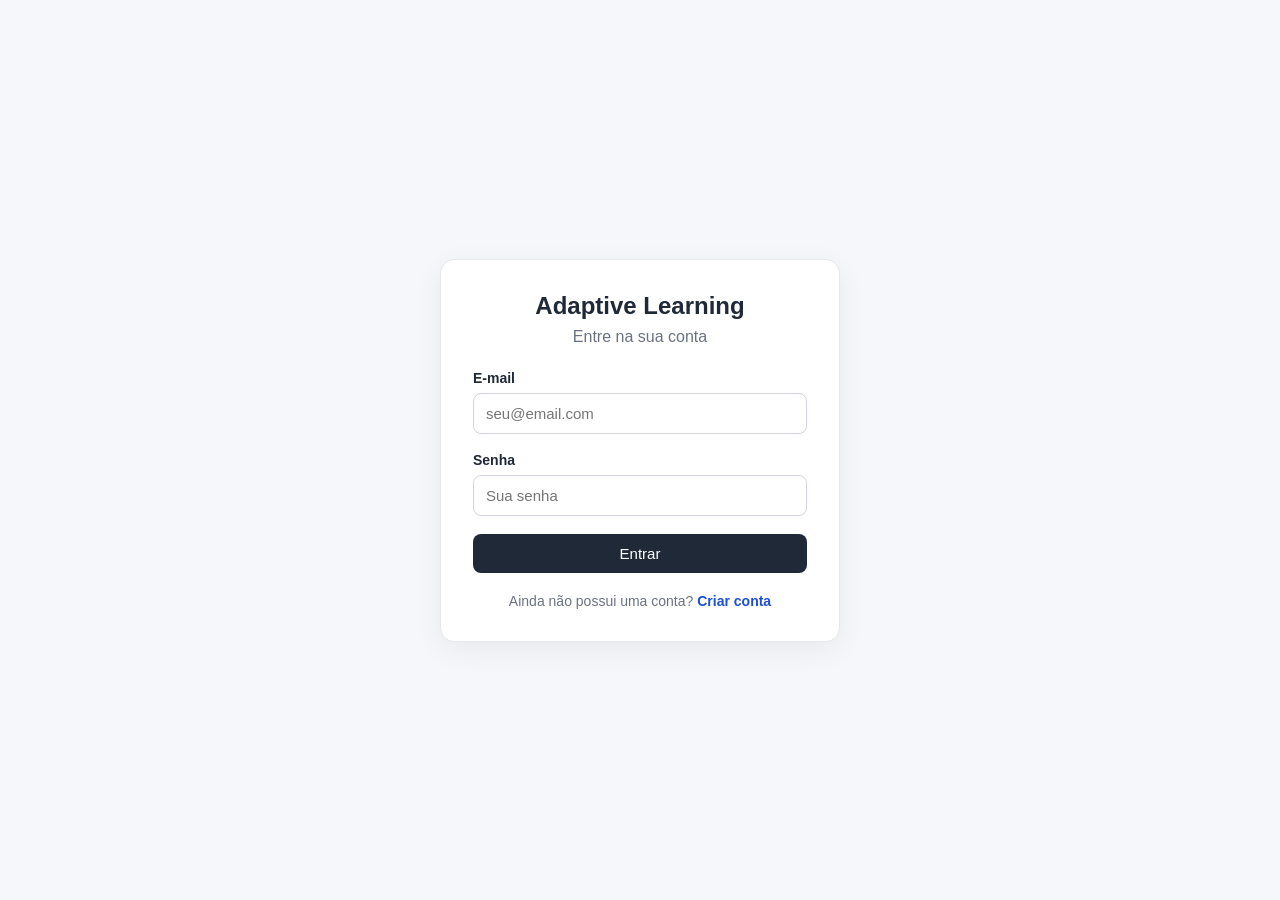
==== frontend/dashboard.html @ baf890ff "feat: integrate LLM analysis with authenticated frontend" ====
<!DOCTYPE html>
<html lang="pt-BR">

<head>
    <meta charset="UTF-8">
    <meta name="viewport" content="width=device-width, initial-scale=1.0">

    <title>Dashboard | Adaptive Learning</title>

    <link rel="stylesheet" href="css/style.css">
</head>

<body>

    <header class="topbar">

        <button id="menu-button" class="menu-button" aria-label="Abrir menu">
            <span></span>
            <span></span>
            <span></span>
        </button>

        <div class="topbar-title">
            <span>Adaptive Learning</span>
        </div>

        <div class="topbar-user">
            <span id="user-name-short"></span>
        </div>

    </header>


    <aside id="sidebar" class="sidebar">

        <div class="sidebar-header">
            <h2>Adaptive Learning</h2>
        </div>

        <nav class="sidebar-nav">

            <button class="menu-item active" data-section="home">
                <span>🏠</span>
                <span>Início</span>
            </button>

            <button class="menu-item" data-section="exam">
                <span>📝</span>
                <span>Analisar prova</span>
            </button>

            <button class="menu-item" data-section="history">
                <span>📊</span>
                <span>Histórico</span>
            </button>

            <button class="menu-item" data-section="profile">
                <span>👤</span>
                <span>Meu perfil</span>
            </button>

            <button class="menu-item" data-section="about">
                <span>ℹ️</span>
                <span>Sobre o projeto</span>
            </button>

        </nav>

        <div class="sidebar-footer">

            <button id="logout-button" class="menu-item logout">
                <span>🚪</span>
                <span>Sair</span>
            </button>

        </div>

    </aside>


    <div id="overlay" class="overlay"></div>


    <main class="main-content">

        <!-- INÍCIO -->

        <section id="home-section" class="content-section active-section">

            <div class="welcome-section">

                <p class="eyebrow">
                    APRENDIZAGEM ADAPTATIVA
                </p>

                <h1>
                    Olá, <span id="user-name"></span> 👋
                </h1>

                <p class="welcome-text">
                    Acompanhe seu desempenho, analise provas e descubra
                    quais conteúdos precisam de mais atenção.
                </p>

            </div>


            <div class="dashboard-grid">

                <div class="dashboard-card highlight-card">

                    <div class="card-icon">
                        📝
                    </div>

                    <div>
                        <h3>Analisar uma prova</h3>

                        <p>
                            Envie suas questões e deixe o sistema analisar
                            suas respostas com inteligência artificial.
                        </p>

                        <button class="primary-button" id="start-exam-button">
                            Começar análise
                        </button>
                    </div>

                </div>


                <div class="dashboard-card">

                    <div class="card-icon">
                        📊
                    </div>

                    <h3>Seu desempenho</h3>

                    <p>
                        Em breve, seu histórico de avaliações aparecerá aqui.
                    </p>

                    <div class="empty-state">
                        <strong>Sem avaliações ainda</strong>
                        <span>Faça sua primeira análise para começar.</span>
                    </div>

                </div>


                <div class="dashboard-card">

                    <div class="card-icon">
                        🎯
                    </div>

                    <h3>Prioridades de estudo</h3>

                    <p>
                        O sistema identificará os assuntos que mais precisam
                        de atenção com base no seu desempenho.
                    </p>

                    <div class="empty-state">
                        <strong>Aguardando dados</strong>
                        <span>Suas prioridades aparecerão aqui.</span>
                    </div>

                </div>

            </div>


            <div class="info-card">

                <div>

                    <p class="eyebrow">
                        COMO FUNCIONA
                    </p>

                    <h2>
                        O sistema aprende com seu desempenho
                    </h2>

                    <p>
                        A cada avaliação, suas respostas são analisadas,
                        seus erros são identificados e os conteúdos que
                        precisam de mais atenção são encontrados.
                    </p>

                </div>


                <div class="steps">

                    <div class="step">
                        <span>1</span>
                        <div>
                            <strong>Você responde</strong>
                            <p>Faça uma avaliação.</p>
                        </div>
                    </div>

                    <div class="step">
                        <span>2</span>
                        <div>
                            <strong>A IA analisa</strong>
                            <p>Seus erros e tópicos são identificados.</p>
                        </div>
                    </div>

                    <div class="step">
                        <span>3</span>
                        <div>
                            <strong>O estudo se adapta</strong>
                            <p>Suas prioridades são definidas.</p>
                        </div>
                    </div>

                </div>

            </div>

        </section>


        <!-- PROVA -->

        <section id="exam-section" class="content-section">

            <div class="page-header">

                <p class="eyebrow">
                    AVALIAÇÃO
                </p>

                <h1>Analisar prova</h1>

                <p>
                    Em breve você poderá enviar sua prova e receber uma
                    análise detalhada da inteligência artificial.
                </p>

            </div>


            <div class="dashboard-card coming-soon-card">

                <span class="large-icon">🧠</span>

                <h2>Análise com inteligência artificial</h2>

                <p>
                    Essa área vai utilizar o modelo de linguagem para
                    analisar suas respostas, identificar erros,
                    classificar os conteúdos e gerar recomendações.
                </p>

                <button class="primary-button" id="open-exam-button">
                    Preparar avaliação
                </button>

            </div>

        </section>


        <!-- HISTÓRICO -->

        <section id="history-section" class="content-section">

            <div class="page-header">

                <p class="eyebrow">
                    ACOMPANHAMENTO
                </p>

                <h1>Histórico</h1>

                <p>
                    Aqui ficarão registradas suas avaliações e sua evolução
                    ao longo do tempo.
                </p>

            </div>


            <div class="dashboard-card empty-large">

                <span class="large-icon">📊</span>

                <h2>Nenhum histórico ainda</h2>

                <p>
                    Depois da sua primeira avaliação, seus resultados
                    aparecerão aqui.
                </p>

            </div>

        </section>


        <!-- PERFIL -->

        <section id="profile-section" class="content-section">

            <div class="page-header">

                <p class="eyebrow">
                    CONTA
                </p>

                <h1>Meu perfil</h1>

                <p>
                    Informações da sua conta.
                </p>

            </div>


            <div class="profile-card">

                <div class="profile-avatar">
                    <span id="profile-initial"></span>
                </div>

                <div class="profile-info">

                    <span class="profile-label">
                        Nome
                    </span>

                    <h2 id="profile-name"></h2>


                    <span class="profile-label">
                        E-mail
                    </span>

                    <p id="profile-email"></p>

                </div>

            </div>

        </section>


        <!-- SOBRE -->

        <section id="about-section" class="content-section">

            <div class="page-header">

                <p class="eyebrow">
                    PROJETO
                </p>

                <h1>Sobre o Adaptive Learning</h1>

                <p>
                    Um sistema de aprendizagem adaptativa baseado em
                    inteligência artificial.
                </p>

            </div>


            <div class="dashboard-card">

                <h2>Objetivo</h2>

                <p>
                    O projeto busca utilizar modelos de linguagem para
                    analisar respostas de estudantes, identificar suas
                    dificuldades e gerar recomendações personalizadas
                    de estudo.
                </p>

                <h2 class="section-title">
                    Tecnologias
                </h2>

                <div class="technology-list">

                    <span>Python</span>
                    <span>FastAPI</span>
                    <span>PostgreSQL</span>
                    <span>SQLAlchemy</span>
                    <span>Ollama</span>
                    <span>Qwen3</span>
                    <span>HTML</span>
                    <span>CSS</span>
                    <span>JavaScript</span>

                </div>

                <p class="project-author">
                    Desenvolvido por <strong>Raphaell Nunes e Silva</strong><br>
                    Instituto Federal Sul-rio-grandense (IFSul)<br>
                    Campus Bagé
                </p>

            </div>

        </section>

    </main>


    <script src="js/dashboard.js"></script>

</body>

</html>
---- frontend/css/style.css ----
* {
    box-sizing: border-box;
    margin: 0;
    padding: 0;
}


body {
    font-family: Arial, sans-serif;
    background: #f5f7fa;
    color: #1f2937;
    min-height: 100vh;
}


/* TOPBAR */

.topbar {
    position: fixed;
    top: 0;
    left: 0;

    width: 100%;
    height: 64px;

    background: #ffffff;

    border-bottom: 1px solid #e5e7eb;

    display: flex;
    align-items: center;

    padding: 0 20px;

    z-index: 1000;
}


.menu-button {
    width: 42px;
    height: 42px;

    border: none;
    background: transparent;

    display: flex;
    flex-direction: column;

    justify-content: center;
    gap: 5px;

    cursor: pointer;
}


.menu-button span {
    display: block;

    width: 22px;
    height: 2px;

    background: #1f2937;

    border-radius: 2px;
}


.topbar-title {
    margin-left: 12px;

    font-size: 18px;
    font-weight: bold;
}


.topbar-user {
    margin-left: auto;

    font-size: 14px;
    color: #6b7280;
}


/* SIDEBAR */

.sidebar {
    position: fixed;

    top: 0;
    left: 0;

    width: 270px;
    height: 100vh;

    background: #ffffff;

    border-right: 1px solid #e5e7eb;

    transform: translateX(-100%);
    transition: transform 0.25s ease;

    z-index: 1100;

    display: flex;
    flex-direction: column;
}


.sidebar.open {
    transform: translateX(0);
}


.sidebar-header {
    height: 64px;

    display: flex;
    align-items: center;

    padding: 0 24px;

    border-bottom: 1px solid #e5e7eb;
}


.sidebar-header h2 {
    font-size: 18px;
}


.sidebar-nav {
    display: flex;
    flex-direction: column;

    padding: 20px 12px;
    gap: 6px;
}


.menu-item {
    width: 100%;

    border: none;
    background: transparent;

    padding: 12px 14px;

    border-radius: 8px;

    display: flex;
    align-items: center;

    gap: 12px;

    font-size: 15px;
    text-align: left;

    cursor: pointer;

    color: #4b5563;
}


.menu-item:hover {
    background: #f3f4f6;
}


.menu-item.active {
    background: #e9eefc;
    color: #1d4ed8;
    font-weight: bold;
}


.sidebar-footer {
    margin-top: auto;

    padding: 12px;

    border-top: 1px solid #e5e7eb;
}


.menu-item.logout:hover {
    background: #fee2e2;
    color: #b91c1c;
}


/* OVERLAY */

.overlay {
    position: fixed;

    inset: 0;

    background: rgba(0, 0, 0, 0.25);

    opacity: 0;
    pointer-events: none;

    transition: opacity 0.2s ease;

    z-index: 1050;
}


.overlay.active {
    opacity: 1;
    pointer-events: auto;
}


/* MAIN */

.main-content {
    padding: 96px 30px 40px;

    max-width: 1200px;

    margin: 0 auto;
}


.content-section {
    display: none;
}


.content-section.active-section {
    display: block;
}


/* TEXTOS */

.welcome-section {
    margin-bottom: 35px;
}


.eyebrow {
    font-size: 12px;
    font-weight: bold;

    letter-spacing: 1.4px;

    color: #6b7280;

    margin-bottom: 10px;
}


.welcome-section h1 {
    font-size: 36px;

    margin-bottom: 12px;
}


.welcome-text {
    max-width: 650px;

    color: #6b7280;

    line-height: 1.6;
}


.page-header {
    margin-bottom: 30px;
}


.page-header h1 {
    font-size: 32px;

    margin-bottom: 10px;
}


.page-header p:last-child {
    color: #6b7280;
    line-height: 1.6;
}


/* CARDS */

.dashboard-grid {
    display: grid;

    grid-template-columns: repeat(2, 1fr);

    gap: 20px;

    margin-bottom: 20px;
}


.dashboard-card {
    background: #ffffff;

    border: 1px solid #e5e7eb;

    border-radius: 14px;

    padding: 25px;

    box-shadow: 0 4px 14px rgba(0, 0, 0, 0.04);
}


.dashboard-card h3 {
    margin-bottom: 10px;
}


.dashboard-card p {
    color: #6b7280;

    line-height: 1.6;
}


.highlight-card {
    grid-column: span 2;

    display: flex;

    align-items: flex-start;

    gap: 20px;
}


.card-icon {
    font-size: 30px;
}


.primary-button {
    margin-top: 18px;

    padding: 11px 17px;

    border: none;

    border-radius: 8px;

    background: #1f2937;

    color: #ffffff;

    cursor: pointer;

    font-size: 14px;
}


.primary-button:hover {
    opacity: 0.9;
}


.empty-state {
    margin-top: 20px;

    padding: 15px;

    background: #f9fafb;

    border-radius: 8px;

    display: flex;
    flex-direction: column;

    gap: 5px;
}


.empty-state strong {
    font-size: 14px;
}


.empty-state span {
    font-size: 13px;
    color: #9ca3af;
}


/* INFO */

.info-card {
    background: #111827;

    color: white;

    border-radius: 14px;

    padding: 30px;

    display: grid;

    grid-template-columns: 1fr 1fr;

    gap: 35px;
}


.info-card .eyebrow {
    color: #9ca3af;
}


.info-card h2 {
    margin-bottom: 12px;
}


.info-card p {
    color: #d1d5db;

    line-height: 1.6;
}


.steps {
    display: flex;
    flex-direction: column;

    gap: 18px;
}


.step {
    display: flex;
    gap: 12px;
}


.step>span {
    min-width: 30px;
    height: 30px;

    border-radius: 50%;

    background: #374151;

    display: flex;
    align-items: center;
    justify-content: center;

    font-weight: bold;
}


.step strong {
    display: block;
    margin-bottom: 3px;
}


.step p {
    font-size: 14px;
}


/* COMING SOON */

.coming-soon-card {
    text-align: center;

    max-width: 700px;

    margin: 0 auto;

    padding: 50px;
}


.large-icon {
    display: block;

    font-size: 48px;

    margin-bottom: 20px;
}


.coming-soon-card h2 {
    margin-bottom: 12px;
}


.empty-large {
    text-align: center;

    padding: 70px 30px;

    max-width: 700px;

    margin: 0 auto;
}


/* PROFILE */

.profile-card {
    background: white;

    border: 1px solid #e5e7eb;

    border-radius: 14px;

    padding: 30px;

    display: flex;

    align-items: center;

    gap: 25px;

    max-width: 700px;
}


.profile-avatar {
    width: 80px;
    height: 80px;

    border-radius: 50%;

    background: #1f2937;
    color: white;

    display: flex;
    align-items: center;
    justify-content: center;

    font-size: 30px;
    font-weight: bold;
}


.profile-label {
    display: block;

    color: #9ca3af;

    font-size: 12px;

    margin-bottom: 5px;

    text-transform: uppercase;

    letter-spacing: 0.8px;
}


.profile-info h2 {
    margin-bottom: 18px;
}


.profile-info p {
    color: #6b7280;
}


/* ABOUT */

.section-title {
    margin-top: 30px;
    margin-bottom: 15px;
}


.technology-list {
    display: flex;

    flex-wrap: wrap;

    gap: 8px;
}


.technology-list span {
    background: #f3f4f6;

    padding: 7px 11px;

    border-radius: 6px;

    font-size: 13px;
}


.project-author {
    margin-top: 30px;

    color: #6b7280;
}


/* RESPONSIVE */

@media (max-width: 800px) {

    .dashboard-grid {
        grid-template-columns: 1fr;
    }


    .highlight-card {
        grid-column: span 1;
    }


    .info-card {
        grid-template-columns: 1fr;
    }


    .main-content {
        padding: 90px 18px 30px;
    }


    .welcome-section h1 {
        font-size: 30px;
    }


    .topbar-user {
        display: none;
    }

}

/* AUTH */

.auth-container {
    min-height: 100vh;

    display: flex;
    align-items: center;
    justify-content: center;

    padding: 20px;
}


.auth-card {
    width: 100%;
    max-width: 400px;

    background: #ffffff;

    padding: 32px;

    border-radius: 14px;

    border: 1px solid #e5e7eb;

    box-shadow: 0 8px 30px rgba(0, 0, 0, 0.06);
}


.auth-card h1 {
    text-align: center;

    margin-bottom: 8px;
}


.auth-subtitle {
    text-align: center;

    color: #6b7280;

    margin-bottom: 24px;
}


.form-group {
    margin-bottom: 18px;
}


.form-group label {
    display: block;

    margin-bottom: 6px;

    font-size: 14px;
}


.form-group input {
    width: 100%;

    padding: 11px 12px;

    border: 1px solid #d1d5db;

    border-radius: 8px;

    font-size: 15px;

    outline: none;
}


.form-group input:focus {
    border-color: #1d4ed8;
}


.auth-card form button {
    width: 100%;

    padding: 11px;

    border: none;

    border-radius: 8px;

    background: #1f2937;

    color: white;

    font-size: 15px;

    cursor: pointer;
}


.auth-card form button:hover {
    opacity: 0.9;
}


#login-message,
#register-message {
    margin-top: 15px;

    text-align: center;

    color: #6b7280;

    font-size: 14px;
}


.auth-link {
    margin-top: 20px;

    text-align: center;

    color: #6b7280;

    font-size: 14px;
}


.auth-link a {
    color: #1d4ed8;

    text-decoration: none;

    font-weight: bold;
}

.back-button {
    width: 42px;
    height: 42px;

    border: none;
    background: transparent;

    font-size: 24px;

    cursor: pointer;
}


.question-card {
    background: #ffffff;

    border: 1px solid #e5e7eb;
    border-radius: 14px;

    padding: 24px;

    margin-bottom: 20px;

    box-shadow: 0 4px 14px rgba(0, 0, 0, 0.04);
}


.question-card-header {
    display: flex;

    justify-content: space-between;
    align-items: center;

    margin-bottom: 22px;
}


.question-card-header h2 {
    font-size: 20px;
}


.remove-question {
    border: none;

    background: transparent;

    color: #b91c1c;

    cursor: pointer;

    font-size: 13px;
}


.form-group {
    margin-bottom: 18px;
}


.form-group label {
    display: block;

    margin-bottom: 7px;

    font-weight: bold;

    font-size: 14px;
}


.form-group textarea {
    width: 100%;

    min-height: 110px;

    padding: 12px;

    border: 1px solid #d1d5db;

    border-radius: 8px;

    resize: vertical;

    font-family: inherit;

    font-size: 14px;
}


.form-group textarea:focus {
    outline: none;

    border-color: #6b7280;

    box-shadow: 0 0 0 2px rgba(107, 114, 128, 0.1);
}


.exam-actions {
    display: flex;

    justify-content: space-between;
    align-items: center;

    gap: 15px;

    margin-top: 25px;
}


.secondary-button {
    padding: 11px 17px;

    border: 1px solid #d1d5db;

    border-radius: 8px;

    background: #ffffff;

    color: #1f2937;

    cursor: pointer;

    font-size: 14px;
}


.secondary-button:hover {
    background: #f3f4f6;
}


#exam-message {
    margin-top: 20px;

    text-align: center;

    color: #6b7280;
}


@media (max-width: 600px) {

    .exam-actions {
        flex-direction: column;
    }


    .exam-actions button {
        width: 100%;
    }

}

.performance-card {
    background: #ffffff;

    border: 1px solid #e5e7eb;

    border-radius: 14px;

    padding: 25px;

    margin-bottom: 35px;

    display: grid;

    grid-template-columns: repeat(4, 1fr);

    gap: 15px;

    box-shadow: 0 4px 14px rgba(0, 0, 0, 0.04);
}


.performance-item {
    display: flex;

    flex-direction: column;

    gap: 8px;

    padding: 10px;
}


.performance-label {
    color: #9ca3af;

    font-size: 12px;

    text-transform: uppercase;

    letter-spacing: 0.8px;
}


.performance-item strong {
    font-size: 28px;
}


.results-header {
    margin-bottom: 18px;
}


.question-result {
    background: #ffffff;

    border: 1px solid #e5e7eb;

    border-left: 4px solid #9ca3af;

    border-radius: 12px;

    padding: 24px;

    margin-bottom: 18px;

    box-shadow: 0 4px 14px rgba(0, 0, 0, 0.04);
}


.question-result.correct-result {
    border-left-color: #16a34a;
}


.question-result.incorrect-result {
    border-left-color: #dc2626;
}


.question-result-header {
    display: flex;

    align-items: center;

    justify-content: space-between;

    gap: 15px;

    margin-bottom: 22px;
}


.result-title {
    display: flex;

    align-items: center;

    gap: 10px;
}


.result-title h3 {
    font-size: 18px;
}


.status-icon {
    width: 30px;
    height: 30px;

    border-radius: 50%;

    display: flex;
    align-items: center;
    justify-content: center;

    font-weight: bold;
}


.correct-result .status-icon {
    background: #dcfce7;

    color: #15803d;
}


.incorrect-result .status-icon {
    background: #fee2e2;

    color: #b91c1c;
}


.topic-badge {
    padding: 6px 10px;

    border-radius: 6px;

    background: #f3f4f6;

    color: #4b5563;

    font-size: 12px;

    font-weight: bold;
}


.analysis-block {
    padding-top: 17px;

    margin-top: 17px;

    border-top: 1px solid #f0f0f0;
}


.analysis-label {
    display: block;

    margin-bottom: 7px;

    color: #9ca3af;

    font-size: 12px;

    text-transform: uppercase;

    letter-spacing: 0.7px;

    font-weight: bold;
}


.analysis-block p {
    color: #4b5563;

    line-height: 1.6;
}


.analysis-block ul {
    padding-left: 20px;

    color: #4b5563;

    line-height: 1.7;
}


.error-block {
    color: #991b1b;
}


.recommendations-card {
    margin-top: 35px;

    background: #ffffff;

    border: 1px solid #e5e7eb;

    border-radius: 14px;

    padding: 28px;

    box-shadow: 0 4px 14px rgba(0, 0, 0, 0.04);
}


.recommendations-card h2 {
    margin-bottom: 10px;
}


.recommendations-card>div>p:last-child {
    color: #6b7280;

    line-height: 1.6;
}


.recommendations-list {
    margin-top: 22px;

    padding-left: 20px;

    color: #4b5563;

    line-height: 1.8;
}


@media (max-width: 700px) {

    .performance-card {
        grid-template-columns: repeat(2, 1fr);
    }


    .question-result-header {
        align-items: flex-start;

        flex-direction: column;
    }


    .topic-badge {
        align-self: flex-start;
    }

}


@media (max-width: 450px) {

    .performance-card {
        grid-template-columns: 1fr;
    }

}
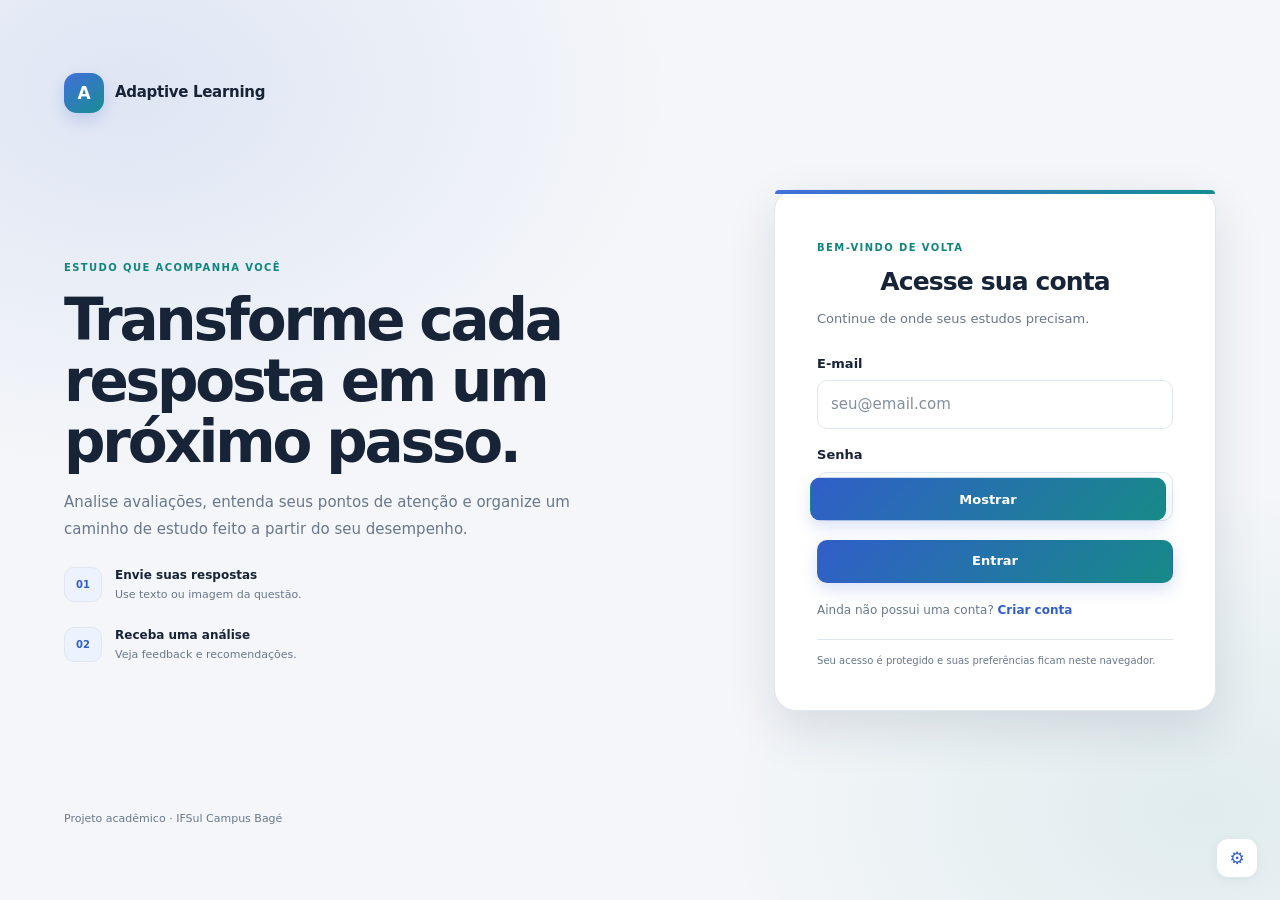
==== commit ca37fdfc: "frontend improved and small adjustments" ====
--- a/frontend/dashboard.html
+++ b/frontend/dashboard.html
@@ -4,72 +4,127 @@
 <head>
     <meta charset="UTF-8">
     <meta name="viewport" content="width=device-width, initial-scale=1.0">
-
-    <title>Dashboard | Adaptive Learning</title>
+    <script src="js/theme-init.js"></script>
+
+    <title>Painel | Adaptive Learning</title>
 
     <link rel="stylesheet" href="css/style.css">
+    <link rel="stylesheet" href="css/product.css">
 </head>
 
 <body>
 
+    <!-- Barra superior -->
+
     <header class="topbar">
 
-        <button id="menu-button" class="menu-button" aria-label="Abrir menu">
+        <button id="menu-button" class="menu-button" type="button" aria-label="Abrir menu">
             <span></span>
             <span></span>
             <span></span>
         </button>
 
+
         <div class="topbar-title">
             <span>Adaptive Learning</span>
+            <span class="topbar-context">Seu espaço de aprendizagem</span>
         </div>
 
+        <label class="nav-search-wrap" for="nav-search">
+            <span aria-hidden="true">⌕</span>
+            <input id="nav-search" type="search" placeholder="Ir para uma área…" autocomplete="off">
+            <kbd>Ctrl K</kbd>
+        </label>
+
+
         <div class="topbar-user">
-            <span id="user-name-short"></span>
+            <span class="user-avatar" id="user-avatar" aria-hidden="true">AL</span>
+            <span class="user-topbar-copy"><strong id="user-name-short"></strong><small id="user-role-label">Conta</small></span>
         </div>
 
     </header>
 
 
+    <!-- Menu lateral -->
+
     <aside id="sidebar" class="sidebar">
 
         <div class="sidebar-header">
-            <h2>Adaptive Learning</h2>
+            <span class="brand-mark" aria-hidden="true">A</span>
+            <div><h2>Adaptive Learning</h2><span>Aprender com propósito</span></div>
+            <button id="sidebar-close" class="sidebar-close" type="button" aria-label="Fechar menu">×</button>
         </div>
 
+        <label class="sidebar-search" for="sidebar-nav-search">
+            <span aria-hidden="true">⌕</span>
+            <input id="sidebar-nav-search" type="search" placeholder="Buscar no menu" autocomplete="off">
+        </label>
+
+
         <nav class="sidebar-nav">
 
-            <button class="menu-item active" data-section="home">
-                <span>🏠</span>
+            <span class="nav-group-label">ESPAÇO DE TRABALHO</span>
+
+            <button class="menu-item active" data-section="home" type="button">
+                <span aria-hidden="true"><svg viewBox="0 0 24 24"><path d="m3 10 9-7 9 7v10a1 1 0 0 1-1 1h-6v-7h-4v7H4a1 1 0 0 1-1-1z"/></svg></span>
                 <span>Início</span>
             </button>
 
-            <button class="menu-item" data-section="exam">
-                <span>📝</span>
-                <span>Analisar prova</span>
-            </button>
-
-            <button class="menu-item" data-section="history">
-                <span>📊</span>
+
+            <button class="menu-item" data-section="exam" type="button">
+                <span aria-hidden="true"><svg viewBox="0 0 24 24"><path d="M8 4h8l4 4v12H4V4z"/><path d="M8 12h8M8 16h8M15 4v5h5"/></svg></span>
+                <span>Avaliações</span>
+            </button>
+
+
+            <button class="menu-item" data-section="history" type="button">
+                <span aria-hidden="true"><svg viewBox="0 0 24 24"><path d="M4 19V5M4 19h17"/><path d="M8 15v-4M13 15V7M18 15V9"/></svg></span>
                 <span>Histórico</span>
             </button>
 
-            <button class="menu-item" data-section="profile">
-                <span>👤</span>
+
+            <button class="menu-item" data-section="profile" type="button">
+                <span aria-hidden="true"><svg viewBox="0 0 24 24"><circle cx="12" cy="8" r="4"/><path d="M4 21a8 8 0 0 1 16 0"/></svg></span>
                 <span>Meu perfil</span>
             </button>
 
-            <button class="menu-item" data-section="about">
-                <span>ℹ️</span>
+            <button class="menu-item" data-section="study-plan" type="button">
+                <span aria-hidden="true"><svg viewBox="0 0 24 24"><path d="M4 5.5A2.5 2.5 0 0 1 6.5 3H20v16H6.5A2.5 2.5 0 0 0 4 21z"/><path d="M4 5.5v13A2.5 2.5 0 0 1 6.5 16H20"/></svg></span>
+                <span>Plano de estudos</span>
+            </button>
+
+
+            <button class="menu-item" data-section="about" type="button">
+                <span aria-hidden="true"><svg viewBox="0 0 24 24"><circle cx="12" cy="12" r="9"/><path d="M12 11v5M12 8h.01"/></svg></span>
                 <span>Sobre o projeto</span>
             </button>
 
+
+            <!--
+                Esta opção começa escondida.
+                O dashboard.js mostra ela apenas
+                quando o usuário possui role ADMIN.
+            -->
+
+            <button id="admin-users-menu" class="menu-item" data-section="admin-users" type="button"
+                style="display: none;">
+                <span aria-hidden="true"><svg viewBox="0 0 24 24"><path d="m3 7 5 4 4-7 4 7 5-4-2 12H5z"/></svg></span>
+                <span>Usuários</span>
+            </button>
+
+            <span class="nav-group-label nav-group-label-secondary">PREFERÊNCIAS</span>
+            <button class="menu-item" data-section="settings" type="button">
+                <span aria-hidden="true"><svg viewBox="0 0 24 24"><circle cx="12" cy="12" r="3"/><path d="m19.4 15 .1.1 1.2 1-1.2 2.1-1.5-.5a8 8 0 0 1-1.5.9l-.3 1.6h-2.4l-.3-1.6a8 8 0 0 1-1.5-.9l-1.5.5-1.2-2.1 1.2-1a7 7 0 0 1 0-1.8l-1.2-1 1.2-2.1 1.5.5a8 8 0 0 1 1.5-.9l.3-1.6h2.4l.3 1.6a8 8 0 0 1 1.5.9l1.5-.5 1.2 2.1-1.2 1a7 7 0 0 1 0 1.8z"/></svg></span>
+                <span>Configurações</span>
+            </button>
+
         </nav>
 
+
         <div class="sidebar-footer">
 
-            <button id="logout-button" class="menu-item logout">
-                <span>🚪</span>
+            <button id="logout-button" class="menu-item logout" type="button">
+                <span aria-hidden="true"><svg viewBox="0 0 24 24"><path d="M10 17l5-5-5-5M15 12H3"/><path d="M12 3h7a2 2 0 0 1 2 2v14a2 2 0 0 1-2 2h-7"/></svg></span>
                 <span>Sair</span>
             </button>
 
@@ -78,18 +133,25 @@
     </aside>
 
 
+    <!-- Fundo escuro quando o menu abre -->
+
     <div id="overlay" class="overlay"></div>
 
 
+    <!-- Conteúdo principal -->
+
     <main class="main-content">
 
-        <!-- INÍCIO -->
+
+        <!-- ================================= -->
+        <!-- INÍCIO                            -->
+        <!-- ================================= -->
 
         <section id="home-section" class="content-section active-section">
 
             <div class="welcome-section">
 
-                <p class="eyebrow">
+                <p id="welcome-eyebrow" class="eyebrow">
                     APRENDIZAGEM ADAPTATIVA
                 </p>
 
@@ -97,7 +159,7 @@
                     Olá, <span id="user-name"></span> 👋
                 </h1>
 
-                <p class="welcome-text">
+                <p id="welcome-text" class="welcome-text">
                     Acompanhe seu desempenho, analise provas e descubra
                     quais conteúdos precisam de mais atenção.
                 </p>
@@ -107,126 +169,246 @@
 
             <div class="dashboard-grid">
 
+
+                <!-- Card principal -->
+
                 <div class="dashboard-card highlight-card">
 
                     <div class="card-icon">
                         📝
                     </div>
 
+
                     <div>
-                        <h3>Analisar uma prova</h3>
+
+                        <h3>
+                            Avaliações
+                        </h3>
 
                         <p>
-                            Envie suas questões e deixe o sistema analisar
-                            suas respostas com inteligência artificial.
+                            Professores publicam questões; estudantes enviam suas respostas para correção.
                         </p>
 
-                        <button class="primary-button" id="start-exam-button">
-                            Começar análise
+
+                        <button class="primary-button" id="start-exam-button" type="button">
+                            Acessar avaliações
                         </button>
-                    </div>
-
-                </div>
-
-
-                <div class="dashboard-card">
+
+                    </div>
+
+                </div>
+
+
+                <!-- Desempenho -->
+
+                <div id="home-student-performance-card" class="dashboard-card">
 
                     <div class="card-icon">
                         📊
                     </div>
 
-                    <h3>Seu desempenho</h3>
+                    <h3>
+                        Seu desempenho
+                    </h3>
 
                     <p>
-                        Em breve, seu histórico de avaliações aparecerá aqui.
+                        Acompanhe seu desempenho acumulado nas avaliações.
                     </p>
 
-                    <div class="empty-state">
-                        <strong>Sem avaliações ainda</strong>
-                        <span>Faça sua primeira análise para começar.</span>
-                    </div>
-
-                </div>
-
-
-                <div class="dashboard-card">
+                    <div class="home-performance">
+
+                        <div class="home-performance-item">
+                            <span>Questões</span>
+                            <strong id="home-total">-</strong>
+                        </div>
+
+                        <div class="home-performance-item">
+                            <span>Acertos</span>
+                            <strong id="home-correct">-</strong>
+                        </div>
+
+                        <div class="home-performance-item">
+                            <span>Aproveitamento</span>
+                            <strong id="home-accuracy">-</strong>
+                        </div>
+
+                    </div>
+
+                </div>
+
+
+                <!-- Prioridades -->
+
+                <div id="home-study-priorities-card" class="dashboard-card">
 
                     <div class="card-icon">
                         🎯
                     </div>
 
-                    <h3>Prioridades de estudo</h3>
+                    <h3>
+                        Prioridades de estudo
+                    </h3>
 
                     <p>
-                        O sistema identificará os assuntos que mais precisam
-                        de atenção com base no seu desempenho.
+                        Conteúdos que atualmente precisam de mais atenção.
                     </p>
 
-                    <div class="empty-state">
-                        <strong>Aguardando dados</strong>
-                        <span>Suas prioridades aparecerão aqui.</span>
-                    </div>
-
-                </div>
-
-            </div>
-
-
-            <div class="info-card">
-
-                <div>
-
-                    <p class="eyebrow">
-                        COMO FUNCIONA
-                    </p>
-
-                    <h2>
-                        O sistema aprende com seu desempenho
-                    </h2>
-
-                    <p>
-                        A cada avaliação, suas respostas são analisadas,
-                        seus erros são identificados e os conteúdos que
-                        precisam de mais atenção são encontrados.
-                    </p>
-
-                </div>
-
-
-                <div class="steps">
-
-                    <div class="step">
-                        <span>1</span>
-                        <div>
-                            <strong>Você responde</strong>
-                            <p>Faça uma avaliação.</p>
+                    <div id="home-priorities">
+
+                        <div class="empty-state">
+
+                            <strong>
+                                Carregando...
+                            </strong>
+
                         </div>
-                    </div>
-
-                    <div class="step">
-                        <span>2</span>
-                        <div>
-                            <strong>A IA analisa</strong>
-                            <p>Seus erros e tópicos são identificados.</p>
+
+                    </div>
+
+                </div>
+
+
+                <!-- Explicação do sistema -->
+
+                <div id="home-learning-info" class="info-card">
+
+                    <div>
+
+                        <p class="eyebrow">
+                            COMO FUNCIONA
+                        </p>
+
+                        <h2>
+                            O sistema aprende com seu desempenho
+                        </h2>
+
+                        <p>
+                            A cada avaliação, suas respostas são analisadas,
+                            seus erros são identificados e os conteúdos que
+                            precisam de mais atenção são encontrados.
+                        </p>
+
+                    </div>
+
+
+                    <div class="steps">
+
+
+                        <div class="step">
+
+                            <span>1</span>
+
+                            <div>
+
+                                <strong>
+                                    Você responde
+                                </strong>
+
+                                <p>
+                                    Faça uma avaliação.
+                                </p>
+
+                            </div>
+
                         </div>
-                    </div>
-
-                    <div class="step">
-                        <span>3</span>
-                        <div>
-                            <strong>O estudo se adapta</strong>
-                            <p>Suas prioridades são definidas.</p>
+
+
+                        <div class="step">
+
+                            <span>2</span>
+
+                            <div>
+
+                                <strong>
+                                    A IA analisa
+                                </strong>
+
+                                <p>
+                                    Seus erros e tópicos são identificados.
+                                </p>
+
+                            </div>
+
                         </div>
-                    </div>
-
-                </div>
-
-            </div>
+
+
+                        <div class="step">
+
+                            <span>3</span>
+
+                            <div>
+
+                                <strong>
+                                    O estudo se adapta
+                                </strong>
+
+                                <p>
+                                    Suas prioridades são definidas.
+                                </p>
+
+                            </div>
+
+                        </div>
+
+                    </div>
+
+                </div>
 
         </section>
 
-
-        <!-- PROVA -->
+        <section id="settings-section" class="content-section">
+            <div class="page-header">
+                <p class="eyebrow">PREFERÊNCIAS DA CONTA</p>
+                <h1>Configurações</h1>
+                <p>Personalize a aparência e a leitura do Adaptive Learning neste navegador.</p>
+            </div>
+
+            <div class="settings-layout">
+                <div class="settings-main-column">
+                    <section class="settings-card" aria-labelledby="appearance-title">
+                        <div class="settings-card-heading"><span class="settings-icon" aria-hidden="true">◐</span><div><h2 id="appearance-title">Aparência</h2><p>Escolha como o sistema acompanha sua preferência de tela.</p></div></div>
+                        <div class="settings-control-row"><div><label for="theme-setting">Tema</label><small>Você pode acompanhar o tema do dispositivo.</small></div><select id="theme-setting"><option value="system">Automático</option><option value="light">Claro</option><option value="dark">Escuro</option></select></div>
+                    </section>
+
+                    <section class="settings-card" aria-labelledby="accessibility-title">
+                        <div class="settings-card-heading"><span class="settings-icon" aria-hidden="true">Aa</span><div><h2 id="accessibility-title">Leitura e acessibilidade</h2><p>Preferências que ajudam a deixar a interface mais confortável.</p></div></div>
+                        <div class="settings-control-row"><div><label for="text-scale-setting">Tamanho da interface</label><small>Aumenta textos e controles para facilitar a leitura.</small></div><select id="text-scale-setting"><option value="normal">Padrão</option><option value="large">Grande</option><option value="larger">Muito grande</option></select></div>
+                        <div class="settings-control-row"><div><label for="contrast-setting">Alto contraste</label><small>Reforça contornos e diferenças entre elementos.</small></div><label class="switch"><input id="contrast-setting" type="checkbox"><span class="switch-track" aria-hidden="true"></span><span class="sr-only">Ativar alto contraste</span></label></div>
+                        <div class="settings-control-row"><div><label for="motion-setting">Reduzir animações</label><small>Desativa movimentos decorativos da interface.</small></div><label class="switch"><input id="motion-setting" type="checkbox"><span class="switch-track" aria-hidden="true"></span><span class="sr-only">Reduzir animações</span></label></div>
+                    </section>
+
+                    <section class="settings-card" aria-labelledby="language-title">
+                        <div class="settings-card-heading"><span class="settings-icon" aria-hidden="true">文</span><div><h2 id="language-title">Idioma</h2><p>Idioma atual da interface.</p></div></div>
+                        <div class="settings-control-row"><div><label for="language-setting">Idioma</label><small>Outros idiomas serão disponibilizados quando toda a interface estiver traduzida.</small></div><select id="language-setting" disabled><option>Português (Brasil)</option></select></div>
+                    </section>
+
+                    <section class="settings-card settings-reset-card" aria-labelledby="reset-settings-title">
+                        <div><h2 id="reset-settings-title">Restaurar preferências</h2><p>Volta ao tema automático, tamanho padrão e acessibilidade desativada.</p></div>
+                        <button id="reset-settings-button" class="secondary-button" type="button">Restaurar padrão</button>
+                    </section>
+                    <p id="settings-status" class="settings-status" role="status" aria-live="polite"></p>
+                </div>
+
+                <aside class="settings-side-column">
+                    <section class="settings-card account-settings-card" aria-labelledby="account-settings-title">
+                        <p class="eyebrow">SUA CONTA</p><h2 id="account-settings-title">Dados do perfil</h2>
+                        <dl class="account-details"><div><dt>Nome</dt><dd id="settings-account-name">Carregando…</dd></div><div><dt>E-mail</dt><dd id="settings-account-email">—</dd></div><div><dt>Perfil</dt><dd id="settings-account-role">—</dd></div></dl>
+                    </section>
+                    <section class="settings-card shortcuts-card" aria-labelledby="shortcuts-title">
+                        <p class="eyebrow">ATALHOS</p><h2 id="shortcuts-title">Navegue mais rápido</h2>
+                        <div class="shortcut-row"><span>Abrir busca do menu</span><kbd>Ctrl K</kbd></div>
+                        <div class="shortcut-row"><span>Fechar menu ou busca</span><kbd>Esc</kbd></div>
+                        <p class="settings-footnote">As preferências ficam salvas somente neste navegador.</p>
+                    </section>
+                </aside>
+            </div>
+        </section>
+
+
+
+        <!-- ================================= -->
+        <!-- ANALISAR PROVA                    -->
+        <!-- ================================= -->
 
         <section id="exam-section" class="content-section">
 
@@ -236,11 +418,13 @@
                     AVALIAÇÃO
                 </p>
 
-                <h1>Analisar prova</h1>
+                <h1>
+                    Analisar prova
+                </h1>
 
                 <p>
-                    Em breve você poderá enviar sua prova e receber uma
-                    análise detalhada da inteligência artificial.
+                    Envie uma avaliação para receber uma análise
+                    personalizada.
                 </p>
 
             </div>
@@ -248,17 +432,22 @@
 
             <div class="dashboard-card coming-soon-card">
 
-                <span class="large-icon">🧠</span>
-
-                <h2>Análise com inteligência artificial</h2>
+                <span class="large-icon">
+                    🧠
+                </span>
+
+                <h2>
+                    Análise com inteligência artificial
+                </h2>
 
                 <p>
-                    Essa área vai utilizar o modelo de linguagem para
-                    analisar suas respostas, identificar erros,
-                    classificar os conteúdos e gerar recomendações.
-                </p>
-
-                <button class="primary-button" id="open-exam-button">
+                    A análise de prova utiliza o modelo de linguagem
+                    para identificar erros, classificar conteúdos
+                    e gerar recomendações.
+                </p>
+
+
+                <button class="primary-button" id="open-exam-button" type="button">
                     Preparar avaliação
                 </button>
 
@@ -267,7 +456,10 @@
         </section>
 
 
-        <!-- HISTÓRICO -->
+
+        <!-- ================================= -->
+        <!-- HISTÓRICO                         -->
+        <!-- ================================= -->
 
         <section id="history-section" class="content-section">
 
@@ -277,80 +469,182 @@
                     ACOMPANHAMENTO
                 </p>
 
-                <h1>Histórico</h1>
+                <h1>
+                    Histórico
+                </h1>
 
                 <p>
-                    Aqui ficarão registradas suas avaliações e sua evolução
-                    ao longo do tempo.
-                </p>
-
-            </div>
-
-
-            <div class="dashboard-card empty-large">
-
-                <span class="large-icon">📊</span>
-
-                <h2>Nenhum histórico ainda</h2>
+                    Acompanhe suas avaliações e sua evolução ao longo do tempo.
+                </p>
+
+            </div>
+
+
+            <div id="history-container" class="dashboard-card">
+                <div class="history-loading" role="status">
+                    <span class="loading-spinner" aria-hidden="true"></span>
+                    <div><strong>Carregando histórico</strong><span>Buscando suas tentativas recentes.</span></div>
+                </div>
+            </div>
+
+        </section>
+
+
+
+        <!-- ================================= -->
+        <!-- PERFIL                            -->
+        <!-- ================================= -->
+
+        <section id="profile-section" class="content-section">
+
+            <div class="page-header">
+
+                <p class="eyebrow">
+                    DESEMPENHO
+                </p>
+
+                <h1>
+                    Meu perfil
+                </h1>
 
                 <p>
-                    Depois da sua primeira avaliação, seus resultados
-                    aparecerão aqui.
-                </p>
+                    Este perfil considera todas as respostas das suas avaliações. Use o Histórico para comparar cada tentativa e acompanhar sua evolução.
+                </p>
+
+            </div>
+
+
+            <div class="performance-card">
+
+                <div class="performance-item">
+
+                    <span class="performance-label">
+                        Questões
+                    </span>
+
+                    <strong id="profile-total">
+                        -
+                    </strong>
+
+                </div>
+
+
+                <div class="performance-item">
+
+                    <span class="performance-label">
+                        Acertos
+                    </span>
+
+                    <strong id="profile-correct">
+                        -
+                    </strong>
+
+                </div>
+
+
+                <div class="performance-item">
+
+                    <span class="performance-label">
+                        Erros
+                    </span>
+
+                    <strong id="profile-incorrect">
+                        -
+                    </strong>
+
+                </div>
+
+
+                <div class="performance-item">
+
+                    <span class="performance-label">
+                        Aproveitamento
+                    </span>
+
+                    <strong id="profile-accuracy">
+                        -
+                    </strong>
+
+                </div>
+
+            </div>
+
+
+            <div class="dashboard-card">
+
+                <div class="page-header">
+
+                    <h2>
+                        Desempenho por tópico
+                    </h2>
+
+                    <p>
+                        Os tópicos estão ordenados do menor para o maior
+                        aproveitamento.
+                    </p>
+
+                </div>
+
+
+                <div id="topic-performance-container">
+
+                    <div class="empty-state">
+                        <strong>
+                            Carregando desempenho...
+                        </strong>
+                    </div>
+
+                </div>
 
             </div>
 
         </section>
 
-
-        <!-- PERFIL -->
-
-        <section id="profile-section" class="content-section">
+        <!-- ================================= -->
+        <!-- PLANO DE ESTUDOS                  -->
+        <!-- ================================= -->
+
+        <section id="study-plan-section" class="content-section">
 
             <div class="page-header">
 
                 <p class="eyebrow">
-                    CONTA
-                </p>
-
-                <h1>Meu perfil</h1>
+                    APRENDIZAGEM ADAPTATIVA
+                </p>
+
+                <h1>
+                    Plano de estudos
+                </h1>
 
                 <p>
-                    Informações da sua conta.
-                </p>
-
-            </div>
-
-
-            <div class="profile-card">
-
-                <div class="profile-avatar">
-                    <span id="profile-initial"></span>
-                </div>
-
-                <div class="profile-info">
-
-                    <span class="profile-label">
-                        Nome
+                    Seu plano é gerado com base no seu desempenho acumulado
+                    e nas dificuldades identificadas pelo sistema.
+                </p>
+
+            </div>
+
+
+            <div id="study-plan-container" class="dashboard-card">
+
+                <div class="empty-state">
+
+                    <strong>
+                        Carregando plano...
+                    </strong>
+
+                    <span>
+                        O sistema está analisando seu histórico.
                     </span>
 
-                    <h2 id="profile-name"></h2>
-
-
-                    <span class="profile-label">
-                        E-mail
-                    </span>
-
-                    <p id="profile-email"></p>
-
                 </div>
 
             </div>
 
         </section>
 
-
-        <!-- SOBRE -->
+        <!-- ================================= -->
+        <!-- SOBRE                              -->
+        <!-- ================================= -->
 
         <section id="about-section" class="content-section">
 
@@ -360,49 +654,109 @@
                     PROJETO
                 </p>
 
-                <h1>Sobre o Adaptive Learning</h1>
+                <h1>
+                    Sobre o Adaptive Learning
+                </h1>
 
                 <p>
-                    Um sistema de aprendizagem adaptativa baseado em
-                    inteligência artificial.
-                </p>
-
-            </div>
-
-
-            <div class="dashboard-card">
-
-                <h2>Objetivo</h2>
+                    Como a plataforma transforma respostas de avaliações em feedback e prioridades de estudo.
+                </p>
+
+            </div>
+
+            <div class="about-overview-grid">
+                <article class="dashboard-card about-feature about-feature-primary">
+                    <p class="eyebrow">PROPÓSITO DO TCC</p>
+                    <h2>Feedback que ajuda o aluno a saber o próximo passo</h2>
+                    <p>O Adaptive Learning é um protótipo acadêmico para apoiar o ensino de lógica e programação em C. Em vez de guardar apenas uma nota, ele analisa a resposta, explica o principal ponto a revisar e acompanha como o desempenho muda entre as tentativas.</p>
+                    <div class="about-highlight"><strong>O foco</strong><span>Usar evidências das respostas para orientar o estudo, mantendo o professor responsável pela avaliação e pelos critérios.</span></div>
+                </article>
+
+                <article class="dashboard-card about-feature about-roles-card">
+                    <p class="eyebrow">UM FLUXO PARA CADA PAPEL</p>
+                    <h2>Professor publica. Aluno responde.</h2>
+                    <ul class="about-role-list">
+                        <li><strong>Professor</strong><span>Cria avaliações, informa o gabarito ou critérios privados e acompanha as respostas recebidas.</span></li>
+                        <li><strong>Aluno</strong><span>Envia uma foto ou prova, revisa a transcrição, solicita a correção e consulta o feedback.</span></li>
+                        <li><strong>Administrador</strong><span>Gerencia usuários e atribui os papéis de estudante e professor.</span></li>
+                    </ul>
+                </article>
+            </div>
+
+            <article class="dashboard-card about-process-card">
+                <div class="about-section-heading"><div><p class="eyebrow">DA RESPOSTA AO ESTUDO</p><h2>Como funciona</h2></div><span>Fluxo atual do protótipo</span></div>
+                <ol class="about-process-list">
+                    <li><span>01</span><div><strong>Avaliação</strong><p>O professor cadastra questões e critérios de correção. O gabarito fica no servidor.</p></div></li>
+                    <li><span>02</span><div><strong>Imagem e revisão</strong><p>O aluno envia uma página ou foto, confere o texto transcrito e pode corrigi-lo antes de enviar.</p></div></li>
+                    <li><span>03</span><div><strong>Correção e feedback</strong><p>O modelo compara a resposta com os critérios, identifica tópico e erro principal e explica o resultado.</p></div></li>
+                    <li><span>04</span><div><strong>Histórico e plano</strong><p>As tentativas formam um perfil acumulado. O plano destaca dificuldades comprovadas no histórico.</p></div></li>
+                </ol>
+            </article>
+
+            <div class="about-detail-grid">
+                <article class="dashboard-card about-feature">
+                    <p class="eyebrow">APRENDIZAGEM ADAPTATIVA</p>
+                    <h2>O perfil usa o histórico completo</h2>
+                    <p>O desempenho considera as respostas de todas as avaliações registradas para aquele aluno. Assim, uma dificuldade recorrente não desaparece por causa de uma única prova recente. A tela de Histórico mantém cada tentativa disponível para comparar os resultados.</p>
+                    <p class="about-note">A proposta é acompanhar o conjunto de evidências; a interpretação pedagógica continua dependendo do contexto da turma e do professor.</p>
+                </article>
+
+                <article class="dashboard-card about-feature">
+                    <p class="eyebrow">IA E OCR</p>
+                    <h2>Modelos locais com revisão humana</h2>
+                    <p>O Ollama executa Qwen3 para correção e plano de estudos e Qwen3-VL para ler manuscrito e separar questões. O Tesseract atende ao texto impresso. O estudante pode revisar a transcrição; o professor define o gabarito e os critérios.</p>
+                    <p class="about-note">A leitura e a correção podem falhar. O feedback é apoio ao estudo e não substitui a decisão docente.</p>
+                </article>
+
+                <article class="dashboard-card about-feature">
+                    <p class="eyebrow">ACESSIBILIDADE</p>
+                    <h2>Opções para diferentes formas de uso</h2>
+                    <p>O site inclui tema claro e escuro, contraste reforçado, redução de movimento e controles adaptados a telas menores. O widget oficial VLibras permite solicitar tradução de conteúdo selecionado para Libras.</p>
+                    <a class="about-resource-link" href="https://vlibras.gov.br/app/" target="_blank" rel="noopener noreferrer">Conheça o VLibras <span aria-hidden="true">↗</span></a>
+                </article>
+            </div>
+
+            <article class="dashboard-card about-stack-card">
+                <div class="about-section-heading"><div><p class="eyebrow">CONSTRUÇÃO DO PROJETO</p><h2>Tecnologias</h2></div></div>
+                <div class="technology-list">
+                    <span>Python</span><span>FastAPI</span><span>SQLAlchemy</span><span>PostgreSQL</span>
+                    <span>Ollama</span><span>Qwen3</span><span>Qwen3-VL</span><span>Tesseract OCR</span>
+                    <span>HTML</span><span>CSS</span><span>JavaScript</span><span>VLibras</span>
+                </div>
+                <p class="project-author">Desenvolvido por <strong>Raphaell Nunes e Silva</strong><br>Instituto Federal Sul-rio-grandense (IFSul) · Campus Bagé</p>
+            </article>
+
+        </section>
+
+
+
+        <!-- ================================= -->
+        <!-- ADMIN                             -->
+        <!-- ================================= -->
+
+        <section id="admin-users-section" class="content-section">
+
+            <div class="page-header">
+
+                <p class="eyebrow">
+                    ADMINISTRAÇÃO
+                </p>
+
+                <h1>
+                    Usuários
+                </h1>
 
                 <p>
-                    O projeto busca utilizar modelos de linguagem para
-                    analisar respostas de estudantes, identificar suas
-                    dificuldades e gerar recomendações personalizadas
-                    de estudo.
-                </p>
-
-                <h2 class="section-title">
-                    Tecnologias
-                </h2>
-
-                <div class="technology-list">
-
-                    <span>Python</span>
-                    <span>FastAPI</span>
-                    <span>PostgreSQL</span>
-                    <span>SQLAlchemy</span>
-                    <span>Ollama</span>
-                    <span>Qwen3</span>
-                    <span>HTML</span>
-                    <span>CSS</span>
-                    <span>JavaScript</span>
-
-                </div>
-
-                <p class="project-author">
-                    Desenvolvido por <strong>Raphaell Nunes e Silva</strong><br>
-                    Instituto Federal Sul-rio-grandense (IFSul)<br>
-                    Campus Bagé
+                    Gerencie as contas e promova estudantes para professor quando necessário.
+                </p>
+
+            </div>
+
+
+            <div id="admin-users-container" class="dashboard-card">
+
+                <p>
+                    Carregando usuários...
                 </p>
 
             </div>
@@ -412,8 +766,10 @@
     </main>
 
 
+    <script defer src="https://vlibras.gov.br/app/vlibras-plugin.js"></script>
+    <script src="js/ui.js"></script>
     <script src="js/dashboard.js"></script>
 
 </body>
 
-</html>+</html>
--- a/frontend/css/style.css
+++ b/frontend/css/style.css
@@ -13,6 +13,148 @@
 }
 
 
+.ocr-group {
+    border-top: 1px solid #e5e7eb;
+    margin-top: 20px;
+    padding-top: 20px;
+}
+
+
+.field-help,
+.ocr-status {
+    color: #6b7280;
+    font-size: 14px;
+    line-height: 1.45;
+    margin-top: 8px;
+}
+
+
+.ocr-controls {
+    align-items: center;
+    display: flex;
+    flex-wrap: wrap;
+    gap: 10px;
+    margin-top: 12px;
+}
+
+
+.ocr-controls input,
+.ocr-controls select {
+    background: #ffffff;
+    border: 1px solid #d1d5db;
+    border-radius: 6px;
+    color: #374151;
+    padding: 10px;
+}
+
+
+.ocr-controls .secondary-button {
+    margin: 0;
+}
+
+.document-import {
+    background: #f8fafc;
+    border: 1px solid #dbe5f1;
+    border-radius: 10px;
+    margin-bottom: 22px;
+    padding: 18px;
+}
+
+.document-import h3 {
+    color: #1e3a5f;
+    font-size: 16px;
+    margin: 0;
+}
+
+
+.answer-image-preview {
+    border: 1px solid #d1d5db;
+    border-radius: 8px;
+    cursor: crosshair;
+    display: block;
+    height: auto;
+    margin-top: 14px;
+    max-height: 70vh;
+    max-width: 100%;
+    touch-action: none;
+}
+
+
+.crop-controls {
+    align-items: center;
+    display: flex;
+    flex-wrap: wrap;
+    gap: 10px;
+    margin-top: 12px;
+}
+
+
+.crop-controls[hidden],
+.answer-image-preview[hidden] {
+    display: none;
+}
+
+
+.crop-controls span {
+    color: #4b5563;
+    font-size: 14px;
+    margin-right: 4px;
+}
+
+
+.crop-controls .secondary-button {
+    margin: 0;
+}
+
+
+.transcribe-answer:disabled,
+.use-image-crop:disabled {
+    cursor: not-allowed;
+    opacity: 0.55;
+}
+
+
+.analysis-duration {
+    color: #6b7280;
+    font-size: 14px;
+    margin: 12px 0 24px;
+    text-align: center;
+}
+
+
+.study-plan-item {
+    border-top: 1px solid #e5e7eb;
+    padding: 18px 0;
+}
+
+
+.study-plan-item:first-child {
+    border-top: 0;
+    padding-top: 0;
+}
+
+
+.study-plan-item h3 {
+    margin: 0;
+}
+
+
+.study-plan-item p {
+    line-height: 1.5;
+}
+
+
+.study-plan-item ul {
+    margin: 8px 0 14px;
+}
+
+
+.study-plan-meta {
+    color: #6b7280;
+    font-size: 14px;
+}
+
+
 /* TOPBAR */
 
 .topbar {
@@ -1191,4 +1333,1489 @@
         grid-template-columns: 1fr;
     }
 
-}+}
+
+.users-list {
+    display: flex;
+    flex-direction: column;
+}
+
+
+.user-row {
+    padding: 18px 0;
+
+    border-bottom: 1px solid #e5e7eb;
+
+    display: flex;
+    align-items: center;
+    justify-content: space-between;
+
+    gap: 20px;
+}
+
+
+.user-row:last-child {
+    border-bottom: none;
+}
+
+
+.user-info {
+    display: flex;
+    flex-direction: column;
+
+    gap: 5px;
+}
+
+
+.user-info strong {
+    font-size: 15px;
+}
+
+
+.user-info span {
+    font-size: 13px;
+    color: #6b7280;
+}
+
+
+.user-meta {
+    display: flex;
+    align-items: center;
+
+    gap: 12px;
+}
+
+
+.role-badge {
+    padding: 5px 9px;
+
+    border-radius: 6px;
+
+    font-size: 11px;
+
+    font-weight: bold;
+}
+
+
+.role-badge.admin {
+    background: #ede9fe;
+    color: #6d28d9;
+}
+
+
+.role-badge.student {
+    background: #e0f2fe;
+    color: #0369a1;
+}
+
+
+.user-id {
+    color: #9ca3af;
+
+    font-size: 12px;
+}
+
+
+@media (max-width: 650px) {
+
+    .user-row {
+        align-items: flex-start;
+
+        flex-direction: column;
+    }
+
+
+    .user-meta {
+        width: 100%;
+    }
+
+}
+
+/* ============================== */
+/* ADMIN - USUÁRIOS               */
+/* ============================== */
+
+.users-list {
+    display: flex;
+    flex-direction: column;
+}
+
+
+.user-row {
+    display: grid;
+
+    grid-template-columns: 1fr auto auto;
+
+    align-items: center;
+
+    gap: 24px;
+
+    padding: 20px 0;
+
+    border-bottom: 1px solid #e5e7eb;
+}
+
+
+.user-row:last-child {
+    border-bottom: none;
+}
+
+
+.user-main {
+    display: flex;
+
+    align-items: center;
+
+    gap: 14px;
+
+    min-width: 0;
+}
+
+
+.user-avatar {
+    width: 44px;
+    height: 44px;
+
+    flex-shrink: 0;
+
+    border-radius: 50%;
+
+    background: #e5e7eb;
+
+    display: flex;
+    align-items: center;
+    justify-content: center;
+
+    font-size: 17px;
+    font-weight: bold;
+
+    color: #374151;
+}
+
+
+.user-avatar.admin {
+    background: #ede9fe;
+    color: #6d28d9;
+}
+
+
+.user-avatar.student {
+    background: #e0f2fe;
+    color: #0369a1;
+}
+
+
+.user-info {
+    display: flex;
+    flex-direction: column;
+
+    gap: 4px;
+
+    min-width: 0;
+}
+
+
+.user-info strong {
+    font-size: 15px;
+
+    white-space: nowrap;
+
+    overflow: hidden;
+
+    text-overflow: ellipsis;
+}
+
+
+.user-info span {
+    color: #6b7280;
+
+    font-size: 13px;
+
+    white-space: nowrap;
+
+    overflow: hidden;
+
+    text-overflow: ellipsis;
+}
+
+
+.user-details {
+    display: flex;
+
+    align-items: center;
+
+    gap: 10px;
+}
+
+
+.role-badge {
+    padding: 5px 9px;
+
+    border-radius: 6px;
+
+    font-size: 11px;
+
+    font-weight: bold;
+}
+
+
+.role-badge.admin {
+    background: #ede9fe;
+
+    color: #6d28d9;
+}
+
+
+.role-badge.student {
+    background: #e0f2fe;
+
+    color: #0369a1;
+}
+
+
+.role-badge.teacher {
+    background: #dcfce7;
+
+    color: #15803d;
+}
+
+
+.user-id {
+    color: #9ca3af;
+
+    font-size: 12px;
+}
+
+
+.user-actions {
+    display: flex;
+
+    align-items: center;
+
+    justify-content: flex-end;
+
+    gap: 7px;
+}
+
+
+.user-action-button {
+    border: 1px solid #d1d5db;
+
+    background: #ffffff;
+
+    color: #374151;
+
+    padding: 7px 12px;
+
+    border-radius: 6px;
+
+    font-size: 12px;
+
+    cursor: pointer;
+
+    white-space: nowrap;
+}
+
+
+.user-action-button:hover {
+    background: #f3f4f6;
+}
+
+
+.role-select {
+    max-width: 125px;
+    padding: 7px 8px;
+    border: 1px solid #d1d5db;
+    border-radius: 6px;
+    background: #ffffff;
+    color: #374151;
+}
+
+
+.assessment-section {
+    margin-top: 28px;
+}
+
+
+.assessment-section > h2,
+.submission-results > h3 {
+    margin-bottom: 14px;
+}
+
+
+.assessment-list {
+    display: grid;
+    gap: 12px;
+}
+
+
+.assessment-item {
+    display: flex;
+    justify-content: space-between;
+    align-items: center;
+    gap: 16px;
+    padding: 18px;
+    border: 1px solid #e5e7eb;
+    border-radius: 12px;
+    background: #ffffff;
+}
+
+
+.assessment-item > div {
+    display: grid;
+    gap: 6px;
+}
+
+
+.assessment-item span,
+.submission-card small {
+    color: #6b7280;
+    font-size: 13px;
+}
+
+
+.assessment-item .primary-button,
+.assessment-item .secondary-button {
+    flex: 0 0 auto;
+    margin: 0;
+}
+
+
+.teacher-question-card {
+    margin: 16px 0;
+    padding: 18px;
+    background: #f9fafb;
+    box-shadow: none;
+}
+
+
+.teacher-question-card .question-card-header {
+    margin-bottom: 14px;
+}
+
+
+.teacher-question-card .form-group:last-child {
+    margin-bottom: 0;
+}
+
+
+.assessment-question-text {
+    margin: 0 0 20px;
+    padding: 16px;
+    border-radius: 8px;
+    background: #f9fafb;
+    line-height: 1.6;
+    white-space: normal;
+}
+
+
+.student-question-card .primary-button:disabled,
+.assessment-form .primary-button:disabled {
+    cursor: wait;
+    opacity: 0.65;
+}
+
+
+.feedback-result,
+.submission-card {
+    margin-top: 16px;
+    padding: 18px;
+    border: 1px solid #e5e7eb;
+    border-radius: 10px;
+    background: #ffffff;
+    line-height: 1.6;
+}
+
+
+.feedback-result.correct {
+    border-color: #86efac;
+    background: #f0fdf4;
+}
+
+
+.feedback-result.incorrect {
+    border-color: #fca5a5;
+    background: #fef2f2;
+}
+
+
+.feedback-result h4 {
+    margin-bottom: 8px;
+}
+
+
+.feedback-result p,
+.submission-card p {
+    margin-top: 8px;
+    overflow-wrap: anywhere;
+}
+
+
+.feedback-result small {
+    display: block;
+    margin-top: 12px;
+    color: #6b7280;
+}
+
+
+.submission-card {
+    margin: 12px 0;
+}
+
+
+.submission-error {
+    margin-top: 12px;
+    color: #b91c1c;
+}
+
+
+@media (max-width: 700px) {
+    .assessment-item {
+        align-items: flex-start;
+        flex-direction: column;
+    }
+
+    .assessment-item .primary-button,
+    .assessment-item .secondary-button {
+        width: 100%;
+    }
+
+    .user-actions {
+        flex-wrap: wrap;
+    }
+}
+
+
+.delete-button {
+    color: #b91c1c;
+
+    border-color: #fecaca;
+}
+
+
+.delete-button:hover {
+    background: #fef2f2;
+}
+
+
+.current-user-label {
+    color: #9ca3af;
+
+    font-size: 12px;
+
+    font-weight: bold;
+}
+
+
+@media (max-width: 850px) {
+
+    .user-row {
+        grid-template-columns: 1fr auto;
+    }
+
+
+    .user-actions {
+        grid-column: 1 / -1;
+
+        justify-content: flex-start;
+    }
+
+}
+
+
+@media (max-width: 600px) {
+
+    .user-row {
+        grid-template-columns: 1fr;
+    }
+
+
+    .user-details {
+        justify-content: flex-start;
+    }
+
+
+    .user-actions {
+        width: 100%;
+    }
+
+
+    .delete-button {
+        width: 100%;
+    }
+
+}
+
+.history-list {
+    display: flex;
+    flex-direction: column;
+}
+
+
+.history-row {
+    display: flex;
+
+    justify-content: space-between;
+    align-items: center;
+
+    gap: 25px;
+
+    padding: 20px 0;
+
+    border-bottom: 1px solid #e5e7eb;
+}
+
+
+.history-row:last-child {
+    border-bottom: none;
+}
+
+
+.history-main {
+    display: flex;
+    flex-direction: column;
+
+    gap: 5px;
+}
+
+
+.history-main strong {
+    font-size: 15px;
+}
+
+
+.history-main span {
+    color: #9ca3af;
+
+    font-size: 13px;
+}
+
+
+.history-stats {
+    display: flex;
+
+    align-items: center;
+
+    gap: 14px;
+
+    color: #6b7280;
+
+    font-size: 13px;
+}
+
+
+.history-stats strong {
+    font-size: 18px;
+
+    color: #1f2937;
+}
+
+
+.history-correct {
+    color: #15803d;
+}
+
+
+.history-incorrect {
+    color: #b91c1c;
+}
+
+
+@media (max-width: 750px) {
+
+    .history-row {
+        align-items: flex-start;
+
+        flex-direction: column;
+    }
+
+
+    .history-stats {
+        flex-wrap: wrap;
+    }
+
+}
+
+.topic-performance-list {
+    display: flex;
+
+    flex-direction: column;
+
+    gap: 24px;
+}
+
+
+.topic-performance-row {
+    padding-bottom: 20px;
+
+    border-bottom: 1px solid #e5e7eb;
+}
+
+
+.topic-performance-row:last-child {
+    border-bottom: none;
+
+    padding-bottom: 0;
+}
+
+
+.topic-performance-header {
+    display: flex;
+
+    justify-content: space-between;
+
+    align-items: center;
+
+    gap: 15px;
+
+    margin-bottom: 10px;
+}
+
+
+.topic-performance-header strong {
+    font-size: 15px;
+}
+
+
+.topic-performance-header span {
+    font-weight: bold;
+
+    font-size: 14px;
+}
+
+
+.progress-bar {
+    width: 100%;
+
+    height: 8px;
+
+    background: #e5e7eb;
+
+    border-radius: 10px;
+
+    overflow: hidden;
+}
+
+
+.progress-fill {
+    height: 100%;
+
+    background: #1f2937;
+
+    border-radius: 10px;
+
+    transition: width 0.3s ease;
+}
+
+
+.topic-performance-footer {
+    display: flex;
+
+    gap: 15px;
+
+    margin-top: 8px;
+
+    color: #9ca3af;
+
+    font-size: 12px;
+}
+
+
+@media (max-width: 600px) {
+
+    .topic-performance-footer {
+        flex-wrap: wrap;
+    }
+
+}
+
+/* ============================== */
+/* INÍCIO - DESEMPENHO             */
+/* ============================== */
+
+.home-performance {
+    display: grid;
+
+    grid-template-columns: repeat(3, 1fr);
+
+    gap: 10px;
+
+    margin-top: 22px;
+}
+
+
+.home-performance-item {
+    padding: 12px;
+
+    background: #f9fafb;
+
+    border-radius: 8px;
+
+    display: flex;
+    flex-direction: column;
+
+    gap: 6px;
+}
+
+
+.home-performance-item span {
+    color: #9ca3af;
+
+    font-size: 11px;
+
+    text-transform: uppercase;
+
+    letter-spacing: 0.5px;
+}
+
+
+.home-performance-item strong {
+    font-size: 20px;
+}
+
+
+/* ============================== */
+/* INÍCIO - PRIORIDADES            */
+/* ============================== */
+
+.home-priority-list {
+    display: flex;
+
+    flex-direction: column;
+
+    gap: 10px;
+
+    margin-top: 20px;
+}
+
+
+.home-priority-row {
+    display: flex;
+
+    align-items: center;
+    justify-content: space-between;
+
+    gap: 15px;
+
+    padding: 11px 12px;
+
+    background: #f9fafb;
+
+    border-radius: 8px;
+}
+
+
+.home-priority-row div {
+    display: flex;
+
+    flex-direction: column;
+
+    gap: 4px;
+}
+
+
+.home-priority-row strong {
+    font-size: 13px;
+}
+
+
+.home-priority-row span {
+    color: #9ca3af;
+
+    font-size: 11px;
+}
+
+
+.home-priority-row>strong {
+    font-size: 16px;
+}
+
+
+/* ============================== */
+/* PLANO DE ESTUDOS                */
+/* ============================== */
+
+.study-plan-content {
+    display: flex;
+
+    flex-direction: column;
+
+    gap: 20px;
+}
+
+
+.study-plan-block {
+    padding: 20px;
+
+    background: #f9fafb;
+
+    border: 1px solid #e5e7eb;
+
+    border-radius: 10px;
+}
+
+
+.study-plan-block h3 {
+    margin-bottom: 12px;
+
+    font-size: 17px;
+}
+
+
+.study-plan-text {
+    color: #4b5563;
+
+    line-height: 1.7;
+
+    white-space: pre-wrap;
+}
+
+
+.study-plan-list {
+    display: flex;
+
+    flex-direction: column;
+
+    gap: 10px;
+}
+
+
+.study-plan-item {
+    padding: 12px 14px;
+
+    background: #ffffff;
+
+    border: 1px solid #e5e7eb;
+
+    border-radius: 8px;
+
+    color: #4b5563;
+
+    line-height: 1.6;
+}
+
+
+@media (max-width: 650px) {
+
+    .home-performance {
+        grid-template-columns: 1fr;
+    }
+
+}
+
+
+/* Adaptive Learning refresh: visual system, accessibility and shared controls */
+:root {
+    color-scheme: light;
+    --page: #f2f5f9;
+    --surface: #ffffff;
+    --surface-raised: #ffffff;
+    --surface-soft: #f7f9fc;
+    --text: #142238;
+    --muted: #617087;
+    --muted-strong: #44536a;
+    --border: #dce4ee;
+    --brand: #2454a6;
+    --brand-strong: #173f88;
+    --brand-soft: #e9f0fc;
+    --teal: #0c837d;
+    --teal-soft: #e7f5f3;
+    --success: #16794b;
+    --success-soft: #e8f7ef;
+    --danger: #b33c45;
+    --danger-soft: #fff0f0;
+    --shadow-sm: 0 8px 22px rgba(25, 43, 70, 0.06);
+    --shadow-lg: 0 24px 60px rgba(20, 39, 67, 0.14);
+    --radius: 18px;
+    --text-scale: 1;
+}
+
+:root[data-theme="dark"] {
+    color-scheme: dark;
+    --page: #0e1622;
+    --surface: #151f2d;
+    --surface-raised: #1b2838;
+    --surface-soft: #1a2635;
+    --text: #ecf2fa;
+    --muted: #a4b2c4;
+    --muted-strong: #c7d2e0;
+    --border: #334255;
+    --brand: #8bb5ff;
+    --brand-strong: #bad2ff;
+    --brand-soft: #203653;
+    --teal: #71d6ca;
+    --teal-soft: #193b3b;
+    --success: #78d7a7;
+    --success-soft: #19382e;
+    --danger: #ff9da4;
+    --danger-soft: #40252d;
+    --shadow-sm: 0 8px 24px rgba(0, 0, 0, 0.2);
+    --shadow-lg: 0 24px 60px rgba(0, 0, 0, 0.38);
+}
+
+:root[data-contrast="high"] {
+    --border: #617087;
+    --muted: #42516a;
+}
+
+:root[data-theme="dark"][data-contrast="high"] {
+    --border: #b0bfd2;
+    --muted: #e1e9f3;
+    --muted-strong: #f2f6fc;
+}
+
+html {
+    scroll-behavior: smooth;
+    scroll-padding-top: 88px;
+}
+
+body {
+    background:
+        radial-gradient(ellipse at 6% 0%, rgba(73, 126, 205, 0.09), transparent 34rem),
+        radial-gradient(ellipse at 96% 20%, rgba(25, 154, 145, 0.06), transparent 32rem),
+        var(--page);
+    color: var(--text);
+    font-family: Inter, ui-sans-serif, system-ui, -apple-system, BlinkMacSystemFont, "Segoe UI", sans-serif;
+    font-size: 16px;
+    line-height: 1.55;
+    transition: background-color 180ms ease, color 180ms ease;
+}
+
+body,
+.topbar,
+.sidebar,
+.dashboard-card,
+.question-card,
+.performance-card,
+.info-card,
+.assessment-item,
+.submission-card,
+.feedback-result,
+.auth-card,
+.recommendations-card,
+.question-result,
+.document-import {
+    color: var(--text);
+}
+
+.topbar,
+.sidebar,
+.dashboard-card,
+.question-card,
+.performance-card,
+.info-card,
+.assessment-item,
+.submission-card,
+.feedback-result,
+.auth-card,
+.recommendations-card,
+.question-result {
+    background: var(--surface);
+    border-color: var(--border);
+}
+
+.topbar {
+    height: 72px;
+    background: color-mix(in srgb, var(--surface) 92%, transparent);
+    border-bottom: 1px solid var(--border);
+    box-shadow: 0 4px 20px rgba(25, 43, 70, 0.035);
+    backdrop-filter: blur(16px);
+    padding: 0 clamp(16px, 3vw, 34px);
+}
+
+.topbar-title {
+    align-items: center;
+    color: var(--text);
+    display: flex;
+    font-size: 17px;
+    font-weight: 750;
+    letter-spacing: -0.025em;
+}
+
+body:has(#sidebar) .topbar-title::before,
+.auth-card h1::before {
+    align-items: center;
+    background: linear-gradient(140deg, #2f69bb, #16a69a);
+    border-radius: 11px;
+    color: white;
+    content: "A";
+    display: inline-flex;
+    flex: 0 0 auto;
+    font-size: 17px;
+    font-weight: 850;
+    height: 34px;
+    justify-content: center;
+    margin-right: 11px;
+    width: 34px;
+}
+
+.menu-button,
+.back-button {
+    align-items: center;
+    border-radius: 12px;
+    color: var(--muted-strong);
+    display: inline-flex;
+    justify-content: center;
+    transition: background 160ms ease, color 160ms ease, transform 160ms ease;
+}
+
+.menu-button:hover,
+.back-button:hover {
+    background: var(--brand-soft);
+    color: var(--brand);
+    transform: translateY(-1px);
+}
+
+.menu-button span { background: currentColor; }
+.topbar-user { color: var(--muted); font-weight: 650; }
+body:has(#sidebar) .topbar-user { margin-right: 54px; }
+
+.sidebar {
+    border-right: 1px solid var(--border);
+    box-shadow: 20px 0 50px rgba(16, 32, 56, 0.12);
+    width: min(300px, 88vw);
+}
+
+.sidebar-header {
+    border-bottom-color: var(--border);
+    padding: 0 24px;
+}
+
+.sidebar-header h2 {
+    color: var(--text);
+    font-size: 17px;
+    font-weight: 780;
+    letter-spacing: -0.025em;
+}
+
+.menu-item {
+    border-radius: 12px;
+    color: var(--muted-strong);
+    font-weight: 620;
+    min-height: 46px;
+    transition: background 160ms ease, color 160ms ease, transform 160ms ease;
+}
+
+.menu-item:hover { background: var(--surface-soft); color: var(--text); transform: translateX(2px); }
+.menu-item.active { background: var(--brand-soft); color: var(--brand); }
+.menu-item.logout:hover { background: var(--danger-soft); color: var(--danger); }
+.sidebar-footer { border-top-color: var(--border); }
+
+.main-content {
+    max-width: 1280px;
+    padding: 112px clamp(18px, 4vw, 54px) 64px;
+}
+
+.welcome-section {
+    background:
+        radial-gradient(circle at 90% 10%, rgba(95, 177, 190, 0.2), transparent 16rem),
+        linear-gradient(125deg, #173f78 0%, #225aa2 54%, #117e83 100%);
+    border: 1px solid rgba(255, 255, 255, 0.2);
+    border-radius: 26px;
+    box-shadow: 0 22px 50px rgba(26, 68, 123, 0.2);
+    color: #fff;
+    margin-bottom: 28px;
+    overflow: hidden;
+    padding: clamp(28px, 5vw, 54px);
+    position: relative;
+}
+
+.welcome-section::after {
+    border: 1px solid rgba(255, 255, 255, 0.14);
+    border-radius: 50%;
+    content: "";
+    height: 290px;
+    position: absolute;
+    right: -85px;
+    top: -165px;
+    width: 290px;
+}
+
+.welcome-section .eyebrow { color: #b9e4e9; }
+.welcome-section h1 { color: #fff; font-size: clamp(32px, 4vw, 46px); letter-spacing: -0.045em; margin: 8px 0 12px; }
+.welcome-section .welcome-text { color: rgba(255,255,255,.82); max-width: 650px; }
+
+.eyebrow {
+    color: var(--teal);
+    font-size: 11px;
+    font-weight: 800;
+    letter-spacing: 0.15em;
+}
+
+.page-header { margin-bottom: 28px; }
+.page-header h1 { color: var(--text); font-size: clamp(30px, 4vw, 40px); letter-spacing: -0.04em; line-height: 1.14; }
+.page-header p:last-child { color: var(--muted); max-width: 760px; }
+
+.dashboard-grid { gap: 18px; }
+.dashboard-card,
+.question-card,
+.performance-card,
+.info-card,
+.question-result,
+.recommendations-card,
+.assessment-item,
+.submission-card,
+.feedback-result,
+.auth-card {
+    border-radius: var(--radius);
+    box-shadow: var(--shadow-sm);
+}
+
+.dashboard-card {
+    padding: clamp(22px, 3vw, 30px);
+    transition: border-color 180ms ease, box-shadow 180ms ease, transform 180ms ease;
+}
+
+.dashboard-grid > .dashboard-card:hover,
+.assessment-item:hover {
+    border-color: color-mix(in srgb, var(--brand) 35%, var(--border));
+    box-shadow: var(--shadow-lg);
+    transform: translateY(-3px);
+}
+
+.dashboard-card h2,
+.dashboard-card h3,
+.info-card h2,
+.recommendations-card h2 { color: var(--text); letter-spacing: -0.025em; }
+.dashboard-card p,
+.info-card p,
+.recommendations-card p { color: var(--muted); }
+
+.highlight-card {
+    background: linear-gradient(135deg, var(--surface), var(--brand-soft));
+    border-color: color-mix(in srgb, var(--brand) 24%, var(--border));
+    grid-column: span 2;
+}
+
+.card-icon {
+    align-items: center;
+    background: var(--brand-soft);
+    border: 1px solid color-mix(in srgb, var(--brand) 20%, transparent);
+    border-radius: 15px;
+    color: var(--brand);
+    display: flex;
+    height: 54px;
+    justify-content: center;
+    margin-bottom: 18px;
+    width: 54px;
+}
+
+.primary-button,
+.auth-card form button {
+    background: linear-gradient(135deg, #2458a7, #1b7795);
+    border: 1px solid rgba(255,255,255,.15);
+    border-radius: 11px;
+    box-shadow: 0 8px 18px rgba(36, 88, 167, 0.2);
+    color: #fff;
+    cursor: pointer;
+    font: inherit;
+    font-size: 14px;
+    font-weight: 720;
+    min-height: 44px;
+    padding: 11px 18px;
+    transition: box-shadow 160ms ease, filter 160ms ease, transform 160ms ease;
+}
+
+.primary-button:hover,
+.auth-card form button:hover { box-shadow: 0 12px 24px rgba(36, 88, 167, 0.28); filter: saturate(1.12); transform: translateY(-1px); }
+.primary-button:active,
+.auth-card form button:active { transform: translateY(0); }
+.primary-button:disabled,
+.secondary-button:disabled,
+button:disabled { cursor: not-allowed; filter: grayscale(.2); opacity: .62; transform: none; }
+
+.secondary-button {
+    background: var(--surface);
+    border: 1px solid var(--border);
+    border-radius: 11px;
+    color: var(--text);
+    font: inherit;
+    font-size: 14px;
+    font-weight: 650;
+    min-height: 42px;
+    padding: 9px 15px;
+    transition: background 160ms ease, border-color 160ms ease, transform 160ms ease;
+}
+
+.secondary-button:hover { background: var(--surface-soft); border-color: var(--brand); color: var(--brand); transform: translateY(-1px); }
+
+.home-performance-item,
+.home-priority-row,
+.study-plan-block,
+.study-plan-item,
+.assessment-question-text {
+    background: var(--surface-soft);
+    border-color: var(--border);
+    color: var(--text);
+}
+
+.home-performance-item { border: 1px solid var(--border); border-radius: 12px; }
+.home-performance-item span,
+.home-priority-row span,
+.study-plan-meta { color: var(--muted); }
+.home-priority-row { border: 1px solid var(--border); }
+.info-card { padding: clamp(22px, 3vw, 32px); }
+.step { background: var(--surface-soft); border: 1px solid var(--border); border-radius: 14px; }
+.step > span { background: var(--brand); color: #fff; }
+
+.content-section { animation: section-enter 260ms ease both; }
+@keyframes section-enter { from { opacity: .5; transform: translateY(6px); } to { opacity: 1; transform: translateY(0); } }
+
+.question-card { padding: clamp(18px, 3vw, 28px); }
+.teacher-question-card { background: var(--surface-soft); }
+.question-card-header h2,
+.question-card-header h3 { color: var(--text); }
+.remove-question { border: 1px solid transparent; border-radius: 8px; padding: 6px 10px; }
+.remove-question:hover { background: var(--danger-soft); border-color: var(--border); }
+
+.form-group label { color: var(--text); font-size: 14px; font-weight: 720; }
+.form-group input,
+.form-group textarea,
+.ocr-controls input,
+.ocr-controls select,
+.role-select {
+    background: var(--surface);
+    border: 1px solid var(--border);
+    border-radius: 11px;
+    color: var(--text);
+    font: inherit;
+    transition: border-color 160ms ease, box-shadow 160ms ease, background 160ms ease;
+}
+
+.form-group input,
+.form-group textarea { padding: 13px 14px; }
+.form-group textarea { line-height: 1.65; }
+.form-group input::placeholder,
+.form-group textarea::placeholder { color: color-mix(in srgb, var(--muted) 75%, transparent); }
+.form-group input:focus,
+.form-group textarea:focus,
+.ocr-controls input:focus,
+.ocr-controls select:focus,
+.role-select:focus { border-color: var(--brand); box-shadow: 0 0 0 4px color-mix(in srgb, var(--brand) 18%, transparent); outline: none; }
+.field-help,
+.ocr-status { color: var(--muted); }
+.ocr-group { border-top-color: var(--border); }
+.document-import { background: linear-gradient(145deg, var(--surface-soft), var(--brand-soft)); border-color: var(--border); border-radius: 16px; }
+.document-import h3 { color: var(--text); }
+.ocr-controls input[type="file"] { max-width: 100%; }
+.answer-image-preview { border-color: var(--border); box-shadow: var(--shadow-sm); }
+.crop-controls span { color: var(--muted-strong); }
+
+.assessment-section { margin-top: 30px; }
+.assessment-section > h2,
+.submission-results > h3,
+.results-header h2 { color: var(--text); font-size: 22px; letter-spacing: -0.025em; }
+.assessment-item { padding: 20px; transition: transform 160ms ease, box-shadow 160ms ease; }
+.assessment-item > div { gap: 5px; }
+.assessment-item > div strong { font-size: 16px; }
+.assessment-item span,
+.submission-card small { color: var(--muted); }
+.submission-card { line-height: 1.7; }
+.assessment-question-text { border: 1px solid var(--border); border-radius: 13px; }
+.student-question-card { border-left: 4px solid var(--teal); }
+.student-feedback { scroll-margin-top: 90px; }
+.feedback-result.correct { background: var(--success-soft); border-color: color-mix(in srgb, var(--success) 45%, var(--border)); }
+.feedback-result.incorrect { background: var(--danger-soft); border-color: color-mix(in srgb, var(--danger) 45%, var(--border)); }
+.feedback-result.correct h4 { color: var(--success); }
+.feedback-result.incorrect h4 { color: var(--danger); }
+.submission-error { color: var(--danger); font-weight: 650; }
+.ocr-status { min-height: 1.5em; }
+
+.performance-card { gap: 12px; padding: clamp(20px, 3vw, 30px); }
+.performance-item { background: var(--surface-soft); border: 1px solid var(--border); border-radius: 14px; padding: 17px; }
+.performance-label { color: var(--muted); font-size: 12px; font-weight: 750; letter-spacing: .06em; text-transform: uppercase; }
+.performance-item strong { color: var(--text); font-size: 28px; letter-spacing: -.04em; }
+.question-result { padding: clamp(18px, 3vw, 26px); }
+.question-result.correct-result { border-left: 4px solid var(--success); }
+.question-result.incorrect-result { border-left: 4px solid var(--danger); }
+.topic-badge { background: var(--brand-soft); color: var(--brand); }
+.analysis-block { border-color: var(--border); }
+.analysis-label { color: var(--muted); font-size: 11px; font-weight: 800; letter-spacing: .09em; text-transform: uppercase; }
+.analysis-block p,
+.analysis-block strong { color: var(--text); }
+.error-block { background: var(--danger-soft); border-color: color-mix(in srgb, var(--danger) 25%, var(--border)); }
+.recommendations-card { padding: clamp(22px, 4vw, 38px); }
+.recommendations-card li { color: var(--text); }
+
+.auth-container {
+    background:
+        radial-gradient(ellipse at 20% 18%, rgba(49, 111, 189, .13), transparent 30rem),
+        radial-gradient(ellipse at 84% 82%, rgba(13, 143, 135, .1), transparent 28rem),
+        var(--page);
+    padding: 32px 20px;
+}
+
+.auth-card {
+    border-radius: 23px;
+    box-shadow: var(--shadow-lg);
+    max-width: 440px;
+    overflow: hidden;
+    padding: clamp(28px, 5vw, 42px);
+    position: relative;
+}
+
+.auth-card::before { background: linear-gradient(90deg, #2f69bb, #16a69a); content: ""; height: 5px; inset: 0 0 auto; position: absolute; }
+.auth-card h1 { align-items: center; display: flex; font-size: 25px; justify-content: center; letter-spacing: -.035em; margin-bottom: 10px; }
+.auth-card h1::before { height: 40px; width: 40px; }
+.auth-subtitle { color: var(--muted); }
+.auth-link { color: var(--muted); }
+.auth-link a { color: var(--brand); }
+#login-message,
+#register-message { color: var(--muted-strong); }
+.technology-list span { background: var(--brand-soft); border: 1px solid var(--border); border-radius: 999px; color: var(--brand); font-weight: 650; }
+.project-author { color: var(--muted); }
+
+.empty-state {
+    background: var(--surface-soft);
+    border: 1px dashed var(--border);
+    border-radius: 14px;
+    color: var(--muted);
+    padding: 22px;
+}
+
+.empty-state strong { color: var(--text); }
+.empty-state span { color: var(--muted); }
+
+button, input, textarea, select, a { -webkit-tap-highlight-color: transparent; }
+button { font-family: inherit; }
+:focus-visible { outline: 3px solid #4c91eb; outline-offset: 3px; }
+::selection { background: rgba(67, 130, 213, .25); color: var(--text); }
+
+.skip-link {
+    background: var(--text);
+    border-radius: 9px;
+    color: var(--surface);
+    left: 14px;
+    padding: 10px 14px;
+    position: fixed;
+    top: 10px;
+    transform: translateY(-160%);
+    transition: transform 140ms ease;
+    z-index: 3000;
+}
+
+.skip-link:focus { transform: translateY(0); }
+
+.accessibility-tools { position: fixed; right: 20px; top: 14px; z-index: 1600; }
+.accessibility-trigger {
+    align-items: center;
+    background: var(--surface);
+    border: 1px solid var(--border);
+    border-radius: 13px;
+    box-shadow: var(--shadow-sm);
+    color: var(--brand);
+    cursor: pointer;
+    display: flex;
+    font-size: 15px;
+    font-weight: 850;
+    height: 42px;
+    justify-content: center;
+    width: 46px;
+}
+.accessibility-trigger:hover { background: var(--brand-soft); }
+.accessibility-panel {
+    background: var(--surface);
+    border: 1px solid var(--border);
+    border-radius: 17px;
+    box-shadow: var(--shadow-lg);
+    color: var(--text);
+    margin-top: 10px;
+    padding: 18px;
+    position: absolute;
+    right: 0;
+    width: min(365px, calc(100vw - 28px));
+}
+.accessibility-panel[hidden] { display: none; }
+.accessibility-panel-heading { align-items: flex-start; display: flex; justify-content: space-between; margin-bottom: 11px; }
+.accessibility-panel-heading .eyebrow { font-size: 10px; margin: 0 0 2px; }
+.accessibility-panel-heading h2 { color: var(--text); font-size: 17px; letter-spacing: -.02em; }
+.accessibility-close { background: transparent; border: 0; border-radius: 8px; color: var(--muted); cursor: pointer; font-size: 24px; line-height: 1; padding: 2px 8px; }
+.accessibility-close:hover { background: var(--surface-soft); color: var(--text); }
+.accessibility-option { align-items: center; border-top: 1px solid var(--border); display: flex; gap: 12px; justify-content: space-between; padding: 13px 0; }
+.accessibility-option > div:first-child { display: grid; gap: 2px; }
+.accessibility-option strong { color: var(--text); font-size: 13px; }
+.accessibility-option span { color: var(--muted); font-size: 11px; }
+.preference-toggle,
+.text-scale-controls button { background: var(--surface-soft); border: 1px solid var(--border); border-radius: 9px; color: var(--text); cursor: pointer; font: inherit; font-size: 11px; font-weight: 700; min-height: 34px; padding: 6px 9px; white-space: nowrap; }
+.preference-toggle[aria-pressed="true"] { background: var(--brand-soft); border-color: var(--brand); color: var(--brand); }
+.text-scale-controls { display: flex; gap: 5px; }
+.text-scale-controls button { color: var(--brand); font-size: 13px; }
+.accessibility-note { border-top: 1px solid var(--border); color: var(--muted); font-size: 11px; margin: 0; padding-top: 11px; }
+
+:root[data-theme="dark"] body { background: radial-gradient(ellipse at 8% 0%, rgba(69, 118, 190, .12), transparent 32rem), var(--page); }
+:root[data-theme="dark"] .topbar { box-shadow: 0 4px 24px rgba(0,0,0,.18); }
+:root[data-theme="dark"] .welcome-section { background: radial-gradient(circle at 90% 10%, rgba(95,177,190,.18), transparent 16rem), linear-gradient(125deg, #142d4d 0%, #1b4777 55%, #12545d 100%); }
+:root[data-theme="dark"] .highlight-card { background: linear-gradient(135deg, var(--surface), var(--brand-soft)); }
+:root[data-theme="dark"] .primary-button,
+:root[data-theme="dark"] .auth-card form button { background: linear-gradient(135deg, #356fbd, #177e83); color: #fff; }
+:root[data-theme="dark"] .auth-link a { color: #9cc2ff; }
+:root[data-theme="dark"] .user-action-button { background: var(--surface); border-color: var(--border); color: var(--text); }
+:root[data-theme="dark"] .role-select { background: var(--surface-raised); }
+:root[data-theme="dark"] .delete-button { color: var(--danger); }
+:root[data-theme="dark"] .feedback-result.correct { color: var(--text); }
+:root[data-theme="dark"] .feedback-result.incorrect { color: var(--text); }
+:root[data-theme="dark"] .error-block { color: var(--text); }
+:root[data-theme="dark"] .home-performance-item span { color: var(--muted); }
+
+:root[data-motion="reduced"] *,
+:root[data-motion="reduced"] *::before,
+:root[data-motion="reduced"] *::after {
+    animation-duration: .01ms !important;
+    animation-iteration-count: 1 !important;
+    scroll-behavior: auto !important;
+    transition-duration: .01ms !important;
+}
+
+@media (prefers-reduced-motion: reduce) {
+    *, *::before, *::after {
+        animation-duration: .01ms !important;
+        animation-iteration-count: 1 !important;
+        scroll-behavior: auto !important;
+        transition-duration: .01ms !important;
+    }
+}
+
+:root[data-contrast="high"] body,
+:root[data-contrast="high"] button,
+:root[data-contrast="high"] input,
+:root[data-contrast="high"] textarea,
+:root[data-contrast="high"] select { font-weight: 600; }
+:root[data-contrast="high"] .dashboard-card,
+:root[data-contrast="high"] .question-card,
+:root[data-contrast="high"] .performance-card,
+:root[data-contrast="high"] .assessment-item,
+:root[data-contrast="high"] .question-result { border-width: 2px; }
+
+@media (max-width: 760px) {
+    .accessibility-tools { right: 12px; top: 12px; }
+    .topbar { padding-left: 12px; padding-right: 70px; }
+    .topbar-title { font-size: 15px; }
+    .main-content { padding: 98px 16px 42px; }
+    .welcome-section { border-radius: 20px; padding: 28px 22px; }
+    .welcome-section h1 { font-size: 32px; }
+    .highlight-card { grid-column: auto; }
+    .dashboard-grid { grid-template-columns: 1fr; }
+    .performance-card { grid-template-columns: repeat(2, minmax(0, 1fr)); }
+    .assessment-item { align-items: stretch; }
+    .assessment-item .primary-button,
+    .assessment-item .secondary-button { width: 100%; }
+    .exam-actions { align-items: stretch; flex-direction: column; }
+    .exam-actions button { width: 100%; }
+    .ocr-controls { align-items: stretch; flex-direction: column; }
+    .ocr-controls input,
+    .ocr-controls select,
+    .ocr-controls button { max-width: 100%; width: 100%; }
+    .question-card-header { align-items: flex-start; gap: 10px; }
+    .user-row { grid-template-columns: 1fr; }
+    .user-actions { justify-content: flex-start; }
+}
+
+@media (max-width: 430px) {
+    .topbar-title { max-width: calc(100vw - 135px); overflow: hidden; text-overflow: ellipsis; white-space: nowrap; }
+    .welcome-section h1 { font-size: 29px; }
+    .performance-card { gap: 8px; padding: 13px; }
+    .performance-item { padding: 12px; }
+    .performance-item strong { font-size: 23px; }
+    .accessibility-panel { padding: 14px; }
+    .document-import { padding: 14px; }
+}
--- a/frontend/css/product.css
+++ b/frontend/css/product.css
@@ -0,0 +1,621 @@
+:root {
+    color-scheme: light;
+    --page: #f4f6f9;
+    --surface: #fff;
+    --surface-raised: #fff;
+    --surface-soft: #f7f9fc;
+    --text: #172336;
+    --muted: #69778c;
+    --muted-strong: #46566d;
+    --border: #e1e7ef;
+    --brand: #315ec9;
+    --brand-strong: #2449a8;
+    --brand-soft: #edf2ff;
+    --teal: #11857d;
+    --teal-soft: #e8f6f3;
+    --success: #17845a;
+    --success-soft: #e8f7ef;
+    --danger: #c04d58;
+    --danger-soft: #fff0f1;
+    --warning: #8a5b08;
+    --warning-soft: #fff6df;
+    --shadow-sm: 0 3px 12px rgba(26, 42, 68, .045), 0 1px 2px rgba(26, 42, 68, .035);
+    --shadow-lg: 0 18px 50px rgba(26, 42, 68, .12);
+    --radius: 18px;
+}
+
+:root[data-theme="dark"] {
+    color-scheme: dark;
+    --page: #0e1521;
+    --surface: #151f2d;
+    --surface-raised: #1b2838;
+    --surface-soft: #1a2635;
+    --text: #edf2f8;
+    --muted: #a5b1c1;
+    --muted-strong: #c5d0df;
+    --border: #334255;
+    --brand: #91b4ff;
+    --brand-strong: #b3ccff;
+    --brand-soft: #203452;
+    --teal: #72d8cf;
+    --teal-soft: #1d3d3e;
+    --success: #7ad7a8;
+    --success-soft: #19382e;
+    --danger: #ff9ca7;
+    --danger-soft: #40262f;
+    --warning: #f2c96e;
+    --warning-soft: #40371f;
+    --shadow-sm: 0 5px 18px rgba(0, 0, 0, .17);
+    --shadow-lg: 0 24px 60px rgba(0, 0, 0, .35);
+}
+
+:root[data-contrast="high"] { --border: #9aa8bc; --muted: #45556d; }
+:root[data-theme="dark"][data-contrast="high"] { --border: #a5b6cb; --muted: #e0e8f2; --muted-strong: #f0f4fa; }
+
+html { min-height: 100%; scroll-behavior: smooth; scroll-padding-top: 96px; }
+body {
+    min-height: 100vh;
+    background: var(--page);
+    color: var(--text);
+    font-family: Inter, ui-sans-serif, system-ui, -apple-system, BlinkMacSystemFont, "Segoe UI", sans-serif;
+    font-size: 15px;
+    line-height: 1.55;
+    transition: background-color .18s ease, color .18s ease;
+}
+:root[data-theme="dark"] body { background: var(--page); }
+button, input, textarea, select { font: inherit; }
+button, a { -webkit-tap-highlight-color: transparent; }
+button:focus-visible, a:focus-visible, input:focus-visible, textarea:focus-visible, select:focus-visible { outline: 3px solid color-mix(in srgb, var(--brand) 70%, white); outline-offset: 3px; }
+::selection { color: var(--text); background: color-mix(in srgb, var(--brand) 24%, transparent); }
+.sr-only { clip: rect(0,0,0,0); clip-path: inset(50%); height: 1px; overflow: hidden; position: absolute; white-space: nowrap; width: 1px; }
+.skip-link { z-index: 4000; background: var(--text); border-radius: 10px; color: var(--surface); left: 16px; padding: 10px 14px; position: fixed; top: 12px; transform: translateY(-160%); }
+.skip-link:focus { transform: translateY(0); }
+
+/* Shared application header and navigation */
+.topbar {
+    align-items: center;
+    backdrop-filter: blur(18px);
+    background: color-mix(in srgb, var(--surface) 91%, transparent);
+    border-bottom: 1px solid var(--border);
+    box-shadow: 0 3px 16px rgba(20, 35, 58, .035);
+    color: var(--text);
+    display: flex;
+    gap: 14px;
+    height: 76px;
+    left: 286px;
+    padding: 0 clamp(20px, 3vw, 42px);
+    position: fixed;
+    right: 0;
+    top: 0;
+    z-index: 1000;
+}
+body:has(#sidebar) .topbar { padding-right: 82px; }
+.menu-button { display: none; }
+.topbar-title { align-items: flex-start; color: var(--text); display: flex; flex-direction: column; font-size: 16px; font-weight: 760; gap: 0; letter-spacing: -.025em; margin: 0; }
+.topbar-title::before { display: none !important; }
+.topbar-context { color: var(--muted); font-size: 11px; font-weight: 520; letter-spacing: 0; }
+.nav-search-wrap {
+    align-items: center;
+    background: var(--surface-soft);
+    border: 1px solid var(--border);
+    border-radius: 12px;
+    color: var(--muted);
+    display: flex;
+    gap: 9px;
+    margin: 0 auto;
+    max-width: 390px;
+    min-height: 42px;
+    padding: 0 11px;
+    width: min(34vw, 390px);
+}
+.nav-search-wrap > span, .sidebar-search > span { font-size: 21px; line-height: 1; }
+.nav-search-wrap input, .sidebar-search input { background: transparent; border: 0; color: var(--text); min-width: 0; outline: 0; width: 100%; }
+.nav-search-wrap input::placeholder, .sidebar-search input::placeholder { color: var(--muted); }
+kbd { background: var(--surface); border: 1px solid var(--border); border-radius: 6px; box-shadow: 0 1px 0 var(--border); color: var(--muted-strong); font: 600 10px/1.4 ui-monospace, SFMono-Regular, Menlo, monospace; padding: 3px 6px; white-space: nowrap; }
+.topbar-user { align-items: center; color: var(--text); display: flex; gap: 10px; margin: 0; }
+.user-avatar { align-items: center; background: var(--brand-soft); border: 1px solid color-mix(in srgb, var(--brand) 22%, var(--border)); border-radius: 50%; color: var(--brand); display: flex; font-size: 12px; font-weight: 800; height: 38px; justify-content: center; width: 38px; }
+.user-topbar-copy { display: grid; line-height: 1.3; }
+.user-topbar-copy strong { color: var(--text); font-size: 12px; max-width: 160px; overflow: hidden; text-overflow: ellipsis; white-space: nowrap; }
+.user-topbar-copy small { color: var(--muted); font-size: 10px; }
+.sidebar {
+    background: var(--surface);
+    border-right: 1px solid var(--border);
+    box-shadow: none;
+    display: flex;
+    height: 100dvh;
+    left: 0;
+    overflow-y: auto;
+    position: fixed;
+    top: 0;
+    transform: none;
+    width: 286px;
+    z-index: 1200;
+}
+.sidebar-header { align-items: center; border-bottom: 0; gap: 11px; height: 88px; min-height: 88px; padding: 0 22px; }
+.brand-mark { align-items: center; background: linear-gradient(145deg, #426fdb, #168d93); border-radius: 13px; box-shadow: 0 7px 16px rgba(49, 94, 201, .2); color: #fff; display: inline-flex; flex: 0 0 auto; font-size: 17px; font-weight: 850; height: 40px; justify-content: center; width: 40px; }
+.sidebar-header h2 { color: var(--text); font-size: 14px; font-weight: 780; letter-spacing: -.025em; }
+.sidebar-header > div > span { color: var(--muted); display: block; font-size: 10px; margin-top: 2px; }
+.sidebar-close { display: none; }
+.sidebar-search { align-items: center; background: var(--surface-soft); border: 1px solid var(--border); border-radius: 11px; color: var(--muted); display: flex; gap: 9px; margin: 0 16px 18px; min-height: 40px; padding: 0 11px; }
+.sidebar-search input { font-size: 12px; }
+.sidebar-nav { display: flex; flex-direction: column; gap: 5px; padding: 0 12px 18px; }
+.nav-group-label { color: var(--muted); font-size: 9px; font-weight: 800; letter-spacing: .12em; padding: 8px 12px 5px; }
+.nav-group-label-secondary { margin-top: 14px; }
+.menu-item { align-items: center; border: 0; border-radius: 11px; color: var(--muted-strong); display: flex; font-size: 13px; font-weight: 610; gap: 12px; min-height: 44px; padding: 9px 12px; text-align: left; transition: color .16s ease, background .16s ease, transform .16s ease; }
+.menu-item[hidden] { display: none !important; }
+.menu-item > span:first-child { align-items: center; color: currentColor; display: inline-flex; flex: 0 0 auto; height: 20px; justify-content: center; width: 20px; }
+.menu-item svg { fill: none; height: 19px; stroke: currentColor; stroke-linecap: round; stroke-linejoin: round; stroke-width: 1.65; width: 19px; }
+.menu-item:hover { background: var(--surface-soft); color: var(--text); transform: translateX(2px); }
+.menu-item.active { background: var(--brand-soft); color: var(--brand-strong); font-weight: 740; }
+.sidebar-footer { border-top: 1px solid var(--border); margin-top: auto; padding: 13px 12px max(14px, env(safe-area-inset-bottom)); }
+.menu-item.logout:hover { background: var(--danger-soft); color: var(--danger); }
+.overlay { display: none; }
+body:has(#sidebar) .main-content { margin-left: 286px; max-width: 1500px; padding: 112px clamp(24px, 4vw, 62px) 64px; width: calc(100% - 286px); }
+.content-section { display: none; }
+.content-section.active-section { animation: panel-in .24s ease both; display: block; }
+@keyframes panel-in { from { opacity: .3; transform: translateY(5px); } to { opacity: 1; transform: none; } }
+
+/* Dashboard sections and educational content */
+.welcome-section {
+    background: radial-gradient(circle at 83% 8%, rgba(133, 224, 220, .2), transparent 17rem), linear-gradient(120deg, #244785 0%, #315ec9 58%, #168a87 120%);
+    border: 1px solid rgba(255,255,255,.14);
+    border-radius: 23px;
+    box-shadow: 0 16px 36px rgba(39, 78, 153, .16);
+    color: white;
+    margin-bottom: 21px;
+    overflow: hidden;
+    padding: clamp(28px, 4vw, 44px);
+    position: relative;
+}
+.welcome-section::after { border: 1px solid rgba(255,255,255,.12); border-radius: 50%; content: ""; height: 250px; position: absolute; right: -95px; top: -140px; width: 250px; }
+.welcome-section .eyebrow { color: #b8e8e5; }
+.welcome-section h1 { color: #fff; font-size: clamp(30px, 3.5vw, 42px); letter-spacing: -.045em; line-height: 1.12; margin: 8px 0 11px; }
+.welcome-section .welcome-text { color: rgba(255,255,255,.82); line-height: 1.7; max-width: 700px; }
+.eyebrow { color: var(--teal); font-size: 10px; font-weight: 820; letter-spacing: .14em; margin-bottom: 8px; }
+.page-header { margin-bottom: 26px; }
+.page-header h1 { color: var(--text); font-size: clamp(29px, 3.3vw, 39px); letter-spacing: -.045em; line-height: 1.16; margin: 0 0 9px; }
+.page-header p:last-child { color: var(--muted); line-height: 1.7; max-width: 760px; }
+.dashboard-grid { gap: 16px; grid-template-columns: repeat(2, minmax(0, 1fr)); }
+.dashboard-card, .question-card, .performance-card, .info-card, .question-result, .recommendations-card, .assessment-item, .submission-card, .feedback-result, .auth-card, .settings-card {
+    background: var(--surface);
+    border: 1px solid var(--border);
+    border-radius: var(--radius);
+    box-shadow: var(--shadow-sm);
+    color: var(--text);
+}
+.dashboard-card { padding: clamp(21px, 2.8vw, 29px); transition: border-color .18s ease, box-shadow .18s ease, transform .18s ease; }
+.dashboard-grid > .dashboard-card:hover, .assessment-item:hover { border-color: color-mix(in srgb, var(--brand) 35%, var(--border)); box-shadow: var(--shadow-lg); transform: translateY(-2px); }
+.dashboard-card h2, .dashboard-card h3, .info-card h2, .recommendations-card h2 { color: var(--text); letter-spacing: -.025em; }
+.dashboard-card p, .info-card p, .recommendations-card p { color: var(--muted); line-height: 1.65; }
+.highlight-card { background: linear-gradient(135deg, var(--surface), var(--brand-soft)); border-color: color-mix(in srgb, var(--brand) 25%, var(--border)); grid-column: span 2; }
+.card-icon { align-items: center; background: var(--brand-soft); border: 1px solid color-mix(in srgb, var(--brand) 20%, var(--border)); border-radius: 14px; color: var(--brand); display: flex; font-size: 20px; height: 48px; justify-content: center; margin-bottom: 15px; width: 48px; }
+.primary-button, .auth-card form button { background: linear-gradient(135deg, #315ec9, #168a87); border: 1px solid transparent; border-radius: 10px; box-shadow: 0 7px 16px rgba(49, 94, 201, .18); color: #fff; cursor: pointer; font-size: 13px; font-weight: 730; min-height: 43px; padding: 10px 16px; transition: filter .16s ease, transform .16s ease, box-shadow .16s ease; }
+.primary-button:hover, .auth-card form button:hover { box-shadow: 0 10px 22px rgba(49,94,201,.24); filter: saturate(1.1); transform: translateY(-1px); }
+.primary-button:disabled, .secondary-button:disabled, button:disabled { cursor: not-allowed; opacity: .58; transform: none; }
+.secondary-button { background: var(--surface); border: 1px solid var(--border); border-radius: 10px; color: var(--text); cursor: pointer; font-size: 13px; font-weight: 660; min-height: 41px; padding: 9px 14px; transition: background .16s ease, border-color .16s ease, color .16s ease; }
+.secondary-button:hover { background: var(--surface-soft); border-color: var(--brand); color: var(--brand); }
+.empty-state { background: var(--surface-soft); border: 1px dashed var(--border); border-radius: 13px; color: var(--muted); padding: 19px; }
+.empty-state strong { color: var(--text); display: block; }
+.empty-state span { color: var(--muted); display: block; margin-top: 4px; }
+.info-card { align-items: center; background: linear-gradient(135deg, var(--surface), var(--teal-soft)); border-radius: var(--radius); display: grid; gap: 24px; grid-column: span 2; grid-template-columns: 1fr 1.1fr; padding: clamp(23px, 3vw, 32px); }
+.info-card h2 { font-size: 22px; margin-bottom: 8px; }
+.steps { display: grid; gap: 9px; }
+.step { align-items: center; background: var(--surface); border: 1px solid var(--border); border-radius: 12px; display: flex; gap: 12px; padding: 12px; }
+.step > span { align-items: center; background: var(--brand); border-radius: 9px; color: #fff; display: flex; flex: 0 0 auto; font-size: 12px; font-weight: 800; height: 30px; justify-content: center; width: 30px; }
+.step strong { color: var(--text); font-size: 12px; }
+.step p { font-size: 11px; margin: 1px 0 0; }
+.coming-soon-card { padding: clamp(24px, 4vw, 40px); }
+.coming-soon-card .large-icon { background: var(--brand-soft); border-radius: 14px; display: inline-flex; font-size: 24px; margin-bottom: 16px; padding: 14px; }
+.coming-soon-card h2 { color: var(--text); letter-spacing: -.025em; }
+.coming-soon-card p { color: var(--muted); margin: 8px 0 18px; max-width: 650px; }
+.performance-card { gap: 12px; padding: 19px; }
+.performance-item { background: var(--surface-soft); border: 1px solid var(--border); border-radius: 13px; padding: 17px; }
+.performance-label { color: var(--muted); font-size: 10px; font-weight: 780; letter-spacing: .08em; text-transform: uppercase; }
+.performance-item strong { color: var(--text); font-size: 28px; letter-spacing: -.04em; }
+.home-performance-item { background: var(--surface-soft); border: 1px solid var(--border); border-radius: 11px; }
+.home-performance-item span, .home-priority-row span, .study-plan-meta { color: var(--muted); }
+.home-priority-row, .study-plan-block, .study-plan-item, .assessment-question-text { background: var(--surface-soft); border-color: var(--border); color: var(--text); }
+.study-plan-item { border-radius: 10px; }
+.technology-list span { background: var(--brand-soft); border: 1px solid var(--border); border-radius: 999px; color: var(--brand); font-weight: 650; }
+.project-author { color: var(--muted); }
+.section-title { color: var(--text); }
+.about-overview-grid { align-items: stretch; display: grid; gap: 15px; grid-template-columns: minmax(0, 1.2fr) minmax(300px, .8fr); margin-bottom: 15px; }
+.about-detail-grid { display: grid; gap: 15px; grid-template-columns: repeat(3, minmax(0, 1fr)); margin: 15px 0; }
+.about-feature, .about-process-card, .about-stack-card { min-width: 0; padding: clamp(19px, 2.6vw, 27px); }
+.about-feature h2, .about-process-card h2, .about-stack-card h2 { color: var(--text); font-size: clamp(17px, 2vw, 21px); letter-spacing: -.035em; line-height: 1.3; margin: 5px 0 10px; }
+.about-feature > p:not(.eyebrow), .about-process-list p { color: var(--muted); font-size: 12px; line-height: 1.7; }
+.about-feature-primary { background: radial-gradient(ellipse at 100% 0, color-mix(in srgb, var(--brand-soft) 92%, transparent), transparent 58%), var(--surface); display: flex; flex-direction: column; justify-content: center; min-height: 245px; }
+.about-feature-primary h2 { font-size: clamp(23px, 3vw, 31px); max-width: 620px; }
+.about-feature-primary > p:not(.eyebrow) { max-width: 700px; }
+.about-highlight { background: color-mix(in srgb, var(--surface) 76%, var(--brand-soft)); border: 1px solid var(--border); border-radius: 12px; display: grid; gap: 3px; margin-top: 8px; padding: 12px 14px; }
+.about-highlight strong { color: var(--brand); font-size: 11px; }
+.about-highlight span { color: var(--muted-strong); font-size: 11px; line-height: 1.55; }
+.about-role-list { display: grid; gap: 8px; list-style: none; margin: 14px 0 0; padding: 0; }
+.about-role-list li { background: var(--surface-soft); border: 1px solid var(--border); border-radius: 11px; display: grid; gap: 3px; padding: 10px 12px; }
+.about-role-list strong { color: var(--text); font-size: 11px; }
+.about-role-list span { color: var(--muted); font-size: 10px; line-height: 1.55; }
+.about-process-card { margin-bottom: 15px; }
+.about-section-heading { align-items: center; display: flex; gap: 16px; justify-content: space-between; margin-bottom: 14px; }
+.about-section-heading h2 { margin-bottom: 0; }
+.about-section-heading > span { background: var(--surface-soft); border: 1px solid var(--border); border-radius: 999px; color: var(--muted); font-size: 10px; padding: 6px 9px; }
+.about-process-list { counter-reset: about-process; display: grid; gap: 9px; grid-template-columns: repeat(4, minmax(0, 1fr)); list-style: none; margin: 0; padding: 0; }
+.about-process-list li { background: var(--surface-soft); border: 1px solid var(--border); border-radius: 12px; display: flex; gap: 10px; min-width: 0; padding: 12px; }
+.about-process-list li > span { align-items: center; background: var(--brand-soft); border-radius: 9px; color: var(--brand); display: flex; flex: 0 0 30px; font-size: 10px; font-weight: 800; height: 30px; justify-content: center; }
+.about-process-list strong { color: var(--text); font-size: 11px; }
+.about-process-list p { font-size: 10px; margin: 3px 0 0; }
+.about-note { border-left: 3px solid var(--teal); margin: 12px 0 0 !important; padding: 2px 0 2px 10px; }
+.about-resource-link { color: var(--brand); display: inline-flex; font-size: 11px; font-weight: 700; gap: 5px; margin-top: 3px; text-decoration-thickness: 1px; text-underline-offset: 3px; }
+.about-stack-card { margin-bottom: 22px; }
+.about-stack-card .technology-list { margin: 13px 0 16px; }
+.about-stack-card .project-author { border-top: 1px solid var(--border); font-size: 11px; line-height: 1.8; margin: 0; padding-top: 12px; }
+@media (max-width: 960px) {
+    .about-overview-grid { grid-template-columns: 1fr 1fr; }
+    .about-detail-grid { grid-template-columns: 1fr 1fr; }
+    .about-detail-grid .about-feature:last-child { grid-column: 1 / -1; }
+    .about-process-list { grid-template-columns: 1fr 1fr; }
+}
+@media (max-width: 620px) {
+    .about-overview-grid, .about-detail-grid { grid-template-columns: 1fr; }
+    .about-detail-grid .about-feature:last-child { grid-column: auto; }
+    .about-process-list { grid-template-columns: 1fr; }
+    .about-section-heading { align-items: flex-start; flex-direction: column; gap: 6px; }
+}
+
+/* Settings */
+.settings-layout { align-items: start; display: grid; gap: 17px; grid-template-columns: minmax(0, 1.6fr) minmax(250px, .85fr); }
+.settings-main-column, .settings-side-column { display: grid; gap: 15px; }
+.settings-card { padding: 21px; }
+.settings-card-heading { align-items: center; border-bottom: 1px solid var(--border); display: flex; gap: 12px; margin-bottom: 2px; padding-bottom: 17px; }
+.settings-icon { align-items: center; background: var(--brand-soft); border-radius: 12px; color: var(--brand); display: inline-flex; flex: 0 0 auto; font-size: 18px; font-weight: 800; height: 42px; justify-content: center; width: 42px; }
+.settings-card h2 { color: var(--text); font-size: 16px; letter-spacing: -.02em; margin: 0; }
+.settings-card-heading p, .settings-card > p:not(.eyebrow), .settings-reset-card p { color: var(--muted); font-size: 12px; line-height: 1.55; margin: 3px 0 0; }
+.settings-control-row { align-items: center; border-bottom: 1px solid var(--border); display: flex; gap: 20px; justify-content: space-between; min-height: 70px; padding: 13px 0; }
+.settings-control-row:last-child { border-bottom: 0; padding-bottom: 1px; }
+.settings-control-row > div { display: grid; gap: 3px; }
+.settings-control-row label:not(.switch) { color: var(--text); font-size: 13px; font-weight: 700; }
+.settings-control-row small { color: var(--muted); font-size: 11px; line-height: 1.45; max-width: 400px; }
+.settings-control-row select, .quick-setting-row select { background: var(--surface); border: 1px solid var(--border); border-radius: 9px; color: var(--text); min-height: 38px; min-width: 138px; padding: 7px 10px; }
+.settings-control-row select:disabled { color: var(--muted); opacity: .75; }
+.switch { cursor: pointer; flex: 0 0 auto; position: relative; }
+.switch input { height: 1px; opacity: 0; position: absolute; width: 1px; }
+.switch-track { background: var(--border); border-radius: 99px; display: block; height: 24px; position: relative; transition: background .18s ease; width: 43px; }
+.switch-track::after { background: white; border-radius: 50%; box-shadow: 0 1px 3px rgba(0,0,0,.2); content: ""; height: 18px; left: 3px; position: absolute; top: 3px; transition: transform .18s ease; width: 18px; }
+.switch input:checked + .switch-track { background: var(--brand); }
+.switch input:checked + .switch-track::after { transform: translateX(19px); }
+.switch input:focus-visible + .switch-track { outline: 3px solid color-mix(in srgb, var(--brand) 55%, white); outline-offset: 3px; }
+.settings-reset-card { align-items: center; display: flex; gap: 18px; justify-content: space-between; }
+.settings-reset-card h2 { font-size: 14px; }
+.settings-status { color: var(--success); font-size: 12px; min-height: 1.3em; margin: 0; }
+.account-settings-card .eyebrow, .shortcuts-card .eyebrow { margin-bottom: 7px; }
+.account-details { margin: 16px 0 0; }
+.account-details > div { border-top: 1px solid var(--border); padding: 11px 0; }
+.account-details dt { color: var(--muted); font-size: 10px; font-weight: 750; letter-spacing: .06em; text-transform: uppercase; }
+.account-details dd { color: var(--text); font-size: 12px; font-weight: 650; margin: 3px 0 0; overflow-wrap: anywhere; }
+.shortcut-row { align-items: center; border-top: 1px solid var(--border); color: var(--muted-strong); display: flex; font-size: 11px; gap: 10px; justify-content: space-between; padding: 12px 0; }
+.settings-footnote { border-top: 1px solid var(--border); color: var(--muted); font-size: 10px; line-height: 1.55; margin: 5px 0 0; padding-top: 12px; }
+
+/* Forms, OCR, assessment, results and administration */
+.question-card { padding: clamp(18px, 3vw, 27px); }
+.teacher-question-card { background: var(--surface-soft); }
+.question-card-header h2, .question-card-header h3 { color: var(--text); }
+.remove-question { border: 1px solid transparent; border-radius: 8px; padding: 6px 10px; }
+.remove-question:hover { background: var(--danger-soft); border-color: var(--border); }
+.form-group label { color: var(--text); font-size: 13px; font-weight: 710; }
+.form-group input, .form-group textarea, .ocr-controls input, .ocr-controls select, .role-select { background: var(--surface); border: 1px solid var(--border); border-radius: 10px; color: var(--text); font: inherit; }
+.form-group input, .form-group textarea { padding: 12px 13px; }
+.form-group textarea { line-height: 1.65; }
+.form-group input::placeholder, .form-group textarea::placeholder { color: var(--muted); opacity: .82; }
+.form-group input:focus, .form-group textarea:focus, .ocr-controls input:focus, .ocr-controls select:focus, .role-select:focus { border-color: var(--brand); box-shadow: 0 0 0 3px color-mix(in srgb, var(--brand) 17%, transparent); outline: 0; }
+.field-help, .ocr-status { color: var(--muted); }
+.ocr-group { border-top-color: var(--border); }
+.document-import { background: linear-gradient(145deg, var(--surface-soft), var(--brand-soft)); border: 1px solid var(--border); border-radius: 14px; }
+.document-import h3 { color: var(--text); }
+.ocr-controls input[type="file"] { max-width: 100%; }
+.answer-image-preview { border-color: var(--border); box-shadow: var(--shadow-sm); }
+.crop-controls span { color: var(--muted-strong); }
+.exam-actions { gap: 11px; }
+.assessment-section { margin-top: 29px; }
+.assessment-section > h2, .submission-results > h3, .results-header h2 { color: var(--text); font-size: 20px; letter-spacing: -.025em; }
+.assessment-item { border: 1px solid var(--border); padding: 18px; transition: transform .16s ease, box-shadow .16s ease; }
+.assessment-item > div { gap: 5px; }
+.assessment-item > div strong { color: var(--text); font-size: 15px; }
+.assessment-item span, .submission-card small { color: var(--muted); }
+.submission-card { line-height: 1.7; }
+.assessment-question-text { border: 1px solid var(--border); border-radius: 12px; }
+.student-question-card { border-left: 4px solid var(--teal); }
+.student-feedback { scroll-margin-top: 90px; }
+.feedback-result.correct { background: var(--success-soft); border-color: color-mix(in srgb, var(--success) 43%, var(--border)); }
+.feedback-result.incorrect { background: var(--danger-soft); border-color: color-mix(in srgb, var(--danger) 43%, var(--border)); }
+.feedback-result.correct h4 { color: var(--success); }
+.feedback-result.incorrect h4 { color: var(--danger); }
+.submission-error { color: var(--danger); font-weight: 650; }
+.ocr-status { min-height: 1.5em; }
+.question-result { padding: clamp(18px, 3vw, 25px); }
+.question-result.correct-result { border-left: 4px solid var(--success); }
+.question-result.incorrect-result { border-left: 4px solid var(--danger); }
+.topic-badge { background: var(--brand-soft); color: var(--brand); }
+.analysis-label { color: var(--muted); font-size: 10px; font-weight: 800; letter-spacing: .09em; text-transform: uppercase; }
+.analysis-block p, .analysis-block strong { color: var(--text); }
+.error-block { background: var(--danger-soft); border-color: color-mix(in srgb, var(--danger) 25%, var(--border)); }
+.recommendations-card { padding: clamp(22px, 4vw, 36px); }
+.recommendations-card li { color: var(--text); }
+.history-container, #history-container, #topic-performance-container, #admin-users-container { color: var(--text); }
+.user-row, .history-row, .topic-performance-row { border-color: var(--border); }
+.user-row, .history-row { background: var(--surface); border-radius: 12px; }
+.user-info strong, .history-main strong, .topic-performance-header strong { color: var(--text); }
+.user-info span, .history-main span, .topic-performance-header span { color: var(--muted); }
+.role-select { min-height: 38px; padding: 6px 9px; }
+.user-action-button { background: var(--surface); border-color: var(--border); color: var(--text); }
+.delete-button { color: var(--danger); }
+.progress-bar { background: var(--surface-soft); }
+.progress-fill { background: linear-gradient(90deg, var(--brand), var(--teal)); }
+.analysis-duration { color: var(--muted); }
+
+/* Authentication */
+.auth-container {
+    align-items: stretch;
+    background: radial-gradient(ellipse at 10% 10%, rgba(49,94,201,.11), transparent 34rem), radial-gradient(ellipse at 94% 90%, rgba(17,133,125,.09), transparent 30rem), var(--page);
+    display: grid;
+    gap: clamp(36px, 8vw, 120px);
+    grid-template-columns: minmax(0, 1.1fr) minmax(360px, .8fr);
+    justify-content: center;
+    margin: 0 auto;
+    max-width: 1280px;
+    min-height: 100vh;
+    padding: clamp(28px, 5vw, 64px);
+}
+.auth-intro { align-self: stretch; display: flex; flex-direction: column; justify-content: space-between; max-width: 590px; padding: 9px 0; }
+.auth-brand { align-items: center; color: var(--text); display: inline-flex; font-size: 15px; font-weight: 780; gap: 11px; letter-spacing: -.02em; text-decoration: none; width: fit-content; }
+.auth-intro-copy { margin: auto 0; padding: 60px 0; }
+.auth-intro-copy .eyebrow { color: var(--teal); }
+.auth-intro-copy h2 { color: var(--text); font-size: clamp(37px, 5vw, 58px); letter-spacing: -.055em; line-height: 1.05; margin: 14px 0 17px; max-width: 590px; }
+.auth-intro-copy > p:not(.eyebrow) { color: var(--muted); font-size: 15px; line-height: 1.8; max-width: 540px; }
+.auth-feature { align-items: center; display: flex; gap: 13px; margin-top: 23px; }
+.auth-feature > span { align-items: center; background: var(--brand-soft); border: 1px solid var(--border); border-radius: 10px; color: var(--brand); display: flex; font-size: 10px; font-weight: 800; height: 35px; justify-content: center; width: 38px; }
+.auth-feature div { display: grid; gap: 1px; }
+.auth-feature strong { color: var(--text); font-size: 12px; }
+.auth-feature small, .auth-footnote { color: var(--muted); font-size: 11px; }
+.auth-footnote { margin: 0; }
+.auth-card { align-self: center; border-radius: 22px; box-shadow: var(--shadow-lg); max-width: 480px; overflow: visible; padding: clamp(27px, 4vw, 42px); position: relative; width: 100%; }
+.auth-card::before { background: linear-gradient(90deg, #426fdb, #168d93); border-radius: 22px 22px 0 0; content: ""; height: 4px; inset: 0 0 auto; position: absolute; }
+.auth-card h1 { color: var(--text); font-size: 25px; letter-spacing: -.035em; margin: 4px 0 7px; text-align: left; }
+.auth-card h1::before { display: none; }
+.auth-form-eyebrow { margin-top: 8px; }
+.auth-subtitle { color: var(--muted); font-size: 13px; margin-bottom: 25px; text-align: left; }
+.auth-card .form-group { margin-bottom: 16px; }
+.auth-card .form-group label { display: block; margin-bottom: 6px; }
+.auth-card .form-group input { min-height: 45px; width: 100%; }
+.auth-card form button { margin-top: 3px; width: 100%; }
+.auth-link { color: var(--muted); font-size: 12px; margin-top: 18px; text-align: left; }
+.auth-link a { color: var(--brand); font-weight: 750; text-decoration: none; }
+.auth-link a:hover { text-decoration: underline; }
+.auth-privacy { border-top: 1px solid var(--border); color: var(--muted); font-size: 10px; line-height: 1.5; margin: 20px 0 0; padding-top: 13px; }
+.password-input-wrap { position: relative; }
+.password-input-wrap input { padding-right: 75px !important; }
+.password-visibility-toggle { background: transparent; border: 0; border-radius: 7px; color: var(--brand); cursor: pointer; font-size: 11px; font-weight: 750; padding: 6px; position: absolute; right: 7px; top: 50%; transform: translateY(-50%); }
+#login-message, #register-message { color: var(--muted-strong); font-size: 12px; }
+
+/* Quick preferences panel and page controls */
+.accessibility-tools { bottom: 22px; position: fixed; right: 22px; top: auto; z-index: 1600; }
+.accessibility-trigger { align-items: center; background: var(--surface); border: 1px solid var(--border); border-radius: 12px; box-shadow: var(--shadow-sm); color: var(--brand); cursor: pointer; display: flex; font-size: 17px; height: 40px; justify-content: center; width: 42px; }
+.accessibility-trigger:hover { background: var(--brand-soft); }
+.accessibility-panel { background: var(--surface); border: 1px solid var(--border); border-radius: 16px; bottom: 51px; box-shadow: var(--shadow-lg); color: var(--text); margin: 0; padding: 17px; position: absolute; right: 0; width: min(350px, calc(100vw - 28px)); }
+.accessibility-panel[hidden] { display: none; }
+.accessibility-panel-heading { align-items: flex-start; display: flex; justify-content: space-between; margin-bottom: 9px; }
+.accessibility-panel-heading .eyebrow { font-size: 9px; margin: 0 0 2px; }
+.accessibility-panel-heading h2 { color: var(--text); font-size: 16px; letter-spacing: -.02em; }
+.accessibility-close { background: transparent; border: 0; border-radius: 8px; color: var(--muted); cursor: pointer; font-size: 24px; line-height: 1; padding: 2px 8px; }
+.accessibility-close:hover { background: var(--surface-soft); color: var(--text); }
+.quick-setting-row, .quick-check-row { align-items: center; border-top: 1px solid var(--border); color: var(--muted-strong); display: flex; font-size: 12px; gap: 12px; justify-content: space-between; padding: 11px 0; }
+.quick-setting-row select { font-size: 11px; min-height: 34px; min-width: 120px; }
+.quick-check-row input { accent-color: var(--brand); height: 17px; width: 17px; }
+.quick-settings-link { align-items: center; border-top: 1px solid var(--border); color: var(--brand); display: flex; font-size: 12px; font-weight: 750; justify-content: space-between; padding: 13px 0 3px; text-decoration: none; }
+.quick-settings-link:hover { text-decoration: underline; }
+.accessibility-note { border-top: 1px solid var(--border); color: var(--muted); font-size: 10px; margin: 11px 0 0; padding-top: 10px; }
+.topbar-action { align-items: center; background: var(--surface); border: 1px solid var(--border); border-radius: 10px; color: var(--text); cursor: pointer; display: inline-flex; font-size: 12px; font-weight: 680; gap: 7px; margin-left: auto; margin-right: 54px; min-height: 38px; padding: 0 12px; }
+.topbar-action:hover { background: var(--brand-soft); border-color: var(--brand); color: var(--brand); }
+body:not(:has(#sidebar)):not(:has(.auth-container)) .topbar { left: 0; }
+body:not(:has(#sidebar)):not(:has(.auth-container)) .main-content { margin: 0 auto; max-width: 1100px; padding: 117px 28px 60px; }
+body:not(:has(#sidebar)):not(:has(.auth-container)) .topbar-title { margin-left: 3px; }
+body:not(:has(#sidebar)):not(:has(.auth-container)) .back-button { align-items: center; border: 0; border-radius: 10px; color: var(--muted-strong); display: inline-flex; height: 40px; justify-content: center; width: 40px; }
+.results-header { align-items: center; }
+
+@media (max-width: 1080px) {
+    .nav-search-wrap { max-width: 300px; width: 29vw; }
+    .settings-layout { grid-template-columns: minmax(0, 1.3fr) minmax(220px, .8fr); }
+    .auth-container { gap: 48px; grid-template-columns: minmax(0, 1fr) minmax(340px, .9fr); padding: 36px; }
+}
+
+@media (max-width: 820px) {
+    .topbar { height: 66px; left: 0; padding: 0 16px; }
+    body:has(#sidebar) .topbar { padding-right: 16px; }
+    .menu-button { align-items: center; border: 0; border-radius: 10px; cursor: pointer; display: flex; flex-direction: column; gap: 4px; height: 39px; justify-content: center; width: 39px; }
+    .menu-button:hover { background: var(--surface-soft); }
+    .menu-button span { background: var(--text); border-radius: 3px; height: 2px; width: 17px; }
+    .sidebar { box-shadow: var(--shadow-lg); max-width: 88vw; transform: translateX(-105%); transition: transform .22s ease; width: 290px; z-index: 1400; }
+    .sidebar.open { transform: translateX(0); }
+    .sidebar-close { align-items: center; background: transparent; border: 0; border-radius: 8px; color: var(--muted); cursor: pointer; display: inline-flex; font-size: 24px; height: 34px; justify-content: center; margin-left: auto; width: 34px; }
+    .sidebar-close:hover { background: var(--surface-soft); color: var(--text); }
+    .overlay { background: rgba(5, 13, 25, .44); display: block; inset: 0; opacity: 0; pointer-events: none; position: fixed; transition: opacity .2s ease; z-index: 1300; }
+    .overlay.active { opacity: 1; pointer-events: auto; }
+    body:has(#sidebar) .main-content { margin-left: 0; padding: 96px 22px 44px; width: 100%; }
+    .topbar-title { font-size: 14px; }
+    .topbar-context { display: none; }
+    .nav-search-wrap { margin-left: auto; max-width: 260px; width: min(34vw, 260px); }
+    .topbar-user { display: none; }
+    .accessibility-tools { bottom: 16px; right: 15px; top: auto; }
+    body:not(:has(#sidebar)):not(:has(.auth-container)) .main-content { padding: 100px 22px 44px; }
+}
+
+@media (max-width: 620px) {
+    .nav-search-wrap { display: none; }
+    .dashboard-grid { grid-template-columns: 1fr; }
+    .highlight-card, .info-card { grid-column: auto; }
+    .info-card { grid-template-columns: 1fr; }
+    body:has(#sidebar) .main-content { padding: 87px 15px 35px; }
+    .welcome-section { border-radius: 18px; padding: 25px 21px; }
+    .welcome-section h1 { font-size: 30px; }
+    .page-header { margin-bottom: 21px; }
+    .performance-card { grid-template-columns: repeat(2, minmax(0,1fr)); }
+    .settings-layout { grid-template-columns: 1fr; }
+    .settings-card { padding: 17px; }
+    .settings-control-row { gap: 11px; }
+    .settings-control-row select { min-width: 116px; }
+    .settings-reset-card { align-items: stretch; flex-direction: column; }
+    .settings-reset-card button { width: 100%; }
+    .assessment-item { align-items: stretch; }
+    .assessment-item .primary-button, .assessment-item .secondary-button { width: 100%; }
+    .exam-actions { align-items: stretch; flex-direction: column; }
+    .exam-actions button { width: 100%; }
+    .ocr-controls { align-items: stretch; flex-direction: column; }
+    .ocr-controls input, .ocr-controls select, .ocr-controls button { max-width: 100%; width: 100%; }
+    .question-card-header { align-items: flex-start; gap: 10px; }
+    .user-row { grid-template-columns: 1fr; }
+    .user-actions { justify-content: flex-start; }
+    .topbar-action { font-size: 0; gap: 0; padding: 0; width: 38px; }
+    .topbar-action span { font-size: 15px; }
+    body:not(:has(#sidebar)):not(:has(.auth-container)) .main-content { padding: 96px 15px 36px; }
+    .auth-container { display: flex; justify-content: center; padding: 22px 16px; }
+    .auth-intro { display: none; }
+    .auth-card { align-self: center; max-width: 460px; }
+    .auth-card h1 { font-size: 23px; }
+}
+
+@media (max-width: 400px) {
+    .settings-control-row { align-items: flex-start; flex-direction: column; }
+    .settings-control-row select { width: 100%; }
+    .performance-card { gap: 8px; padding: 12px; }
+    .performance-item { padding: 12px; }
+    .performance-item strong { font-size: 24px; }
+}
+
+@media (prefers-reduced-motion: reduce) {
+    *, *::before, *::after { animation-duration: .01ms !important; animation-iteration-count: 1 !important; scroll-behavior: auto !important; transition-duration: .01ms !important; }
+}
+:root[data-motion="reduced"] *, :root[data-motion="reduced"] *::before, :root[data-motion="reduced"] *::after { animation-duration: .01ms !important; animation-iteration-count: 1 !important; scroll-behavior: auto !important; transition-duration: .01ms !important; }
+:root[data-contrast="high"] button, :root[data-contrast="high"] input, :root[data-contrast="high"] textarea, :root[data-contrast="high"] select { font-weight: 700; }
+:root[data-contrast="high"] .dashboard-card, :root[data-contrast="high"] .question-card, :root[data-contrast="high"] .performance-card, :root[data-contrast="high"] .assessment-item, :root[data-contrast="high"] .question-result, :root[data-contrast="high"] .settings-card { border-width: 2px; }
+
+@media print {
+    :root { color-scheme: light; --page: #fff; --surface: #fff; --surface-soft: #fff; --text: #111; --muted: #555; --border: #ccc; }
+    body { background: #fff !important; color: #111 !important; }
+    .topbar, .accessibility-tools, .back-button, .topbar-action, .skip-link { display: none !important; }
+    body:not(:has(#sidebar)):not(:has(.auth-container)) .main-content { margin: 0; max-width: none; padding: 0; width: 100%; }
+    .dashboard-card, .question-result, .performance-item, .recommendations-card { box-shadow: none; break-inside: avoid; }
+}
+
+/* Per-flow guidance, legible OCR states and image review */
+[hidden] { display: none !important; }
+.workflow-progress { align-items: stretch; display: grid; gap: 9px; list-style: none; margin: 19px 0 23px; padding: 0; }
+.teacher-workflow-progress { grid-template-columns: repeat(3, minmax(0, 1fr)); }
+.student-workflow-progress { grid-template-columns: repeat(5, minmax(0, 1fr)); margin: 17px 0 21px; }
+.workflow-progress li { align-items: center; background: var(--surface-soft); border: 1px solid var(--border); border-radius: 12px; color: var(--muted); display: flex; gap: 10px; min-width: 0; padding: 11px 12px; transition: background .18s ease, border-color .18s ease, color .18s ease; }
+.workflow-progress li > span { align-items: center; background: var(--surface); border: 1px solid var(--border); border-radius: 50%; color: var(--muted); display: inline-flex; flex: 0 0 auto; font-size: 9px; font-weight: 800; height: 28px; justify-content: center; width: 28px; }
+.workflow-progress li > div { display: grid; gap: 1px; min-width: 0; }
+.workflow-progress li strong { color: var(--text); font-size: 11px; line-height: 1.3; }
+.workflow-progress li small { color: var(--muted); font-size: 9px; line-height: 1.35; }
+.workflow-progress li.is-current { background: var(--brand-soft); border-color: color-mix(in srgb, var(--brand) 42%, var(--border)); color: var(--brand); }
+.workflow-progress li.is-current > span { background: var(--brand); border-color: var(--brand); color: #fff; }
+.workflow-progress li.is-complete { background: var(--teal-soft); border-color: color-mix(in srgb, var(--teal) 30%, var(--border)); }
+.workflow-progress li.is-complete > span { background: var(--teal); border-color: var(--teal); color: #fff; }
+.workflow-progress li.is-complete > span::before { content: "✓"; font-size: 12px; }
+.workflow-progress li.is-complete > span { font-size: 0; }
+.student-workflow-progress li { align-items: flex-start; flex-direction: column; gap: 7px; padding: 10px; }
+.student-workflow-progress li > span { height: 25px; width: 25px; }
+.student-workflow-progress li strong { font-size: 10px; }
+.image-review-grid { align-items: start; display: grid; gap: 12px; grid-template-columns: minmax(0, 1.45fr) minmax(180px, .65fr); margin-top: 12px; }
+.image-preview-card, .crop-preview-card { background: var(--surface-soft); border: 1px solid var(--border); border-radius: 13px; margin: 0; min-width: 0; overflow: hidden; padding: 10px; }
+.image-preview-card figcaption, .crop-preview-card figcaption { color: var(--text); display: flex; flex-wrap: wrap; font-size: 11px; font-weight: 740; gap: 4px 10px; justify-content: space-between; margin-bottom: 9px; }
+.image-preview-card figcaption span, .crop-preview-card p { color: var(--muted); font-size: 10px; font-weight: 500; }
+.image-preview-card .answer-image-preview { background: #e9edf3; border: 1px solid var(--border); border-radius: 8px; display: block; height: auto; max-height: min(58vh, 640px); object-fit: contain; touch-action: none; width: 100%; }
+.cropped-image-preview { background: #e9edf3; border: 1px solid var(--border); border-radius: 8px; display: block; height: auto; max-height: min(45vh, 440px); object-fit: contain; width: 100%; }
+.crop-preview-card p { line-height: 1.45; margin: 8px 1px 0; }
+.crop-controls { align-items: center; background: var(--surface-soft); border: 1px solid var(--border); border-radius: 10px; margin-top: 9px; padding: 9px; }
+.crop-controls span { flex: 1 1 100%; font-size: 11px; }
+.ocr-status { border-radius: 9px; line-height: 1.5; margin: 9px 0 0; min-height: 0; padding: 7px 9px; }
+.ocr-status:empty { padding: 0; }
+.ocr-status[data-state="info"] { background: var(--surface-soft); color: var(--muted-strong); }
+.ocr-status[data-state="loading"] { background: var(--brand-soft); color: var(--brand-strong); font-weight: 650; }
+.ocr-status[data-state="success"] { background: var(--success-soft); color: var(--success); font-weight: 680; }
+.ocr-status[data-state="error"] { background: var(--danger-soft); color: var(--danger); font-weight: 680; }
+.ocr-status[data-state="warning"] { background: var(--warning-soft); color: var(--warning); font-weight: 650; }
+.ocr-status[data-state="loading"]::before { animation: status-spin .75s linear infinite; border: 2px solid color-mix(in srgb, var(--brand) 28%, transparent); border-radius: 50%; border-top-color: var(--brand); content: ""; display: inline-block; height: 12px; margin: 0 7px -2px 0; width: 12px; }
+.ocr-status[data-state="success"]::before, .ocr-status[data-state="error"]::before, .ocr-status[data-state="warning"]::before { align-items: center; border: 1px solid currentColor; border-radius: 50%; display: inline-flex; font-size: 9px; height: 14px; justify-content: center; margin: 0 7px -2px 0; width: 14px; }
+.ocr-status[data-state="success"]::before { content: "✓"; }
+.ocr-status[data-state="error"]::before { content: "!"; }
+.ocr-status[data-state="warning"]::before { content: "!"; }
+.submission-loading { align-items: center; background: var(--brand-soft); border-radius: 9px; color: var(--brand-strong); display: flex; font-size: 12px; gap: 9px; line-height: 1.5; margin: 12px 0; padding: 10px 12px; }
+.submission-loading::before { animation: status-spin .75s linear infinite; border: 2px solid color-mix(in srgb, var(--brand) 28%, transparent); border-radius: 50%; border-top-color: var(--brand); content: ""; flex: 0 0 auto; height: 13px; width: 13px; }
+.submission-error { background: var(--danger-soft); border-radius: 9px; line-height: 1.55; margin: 11px 0; padding: 9px 11px; }
+@keyframes status-spin { to { transform: rotate(360deg); } }
+.submission-results { display: grid; gap: 11px; margin-top: 16px; }
+.submission-results > h3 { margin: 5px 0 0; }
+.submission-card { border-left: 3px solid var(--brand); padding: 16px 18px; }
+.submission-card > strong { color: var(--text); display: block; font-size: 13px; margin-bottom: 9px; }
+.submission-card p { color: var(--muted-strong); font-size: 12px; margin: 7px 0; overflow-wrap: anywhere; }
+.submission-card b { color: var(--text); }
+.submission-card small { display: block; font-size: 10px; margin-top: 9px; }
+.assessment-section > h2 { margin-bottom: 13px; }
+.history-list { display: grid; gap: 10px; }
+.history-row { align-items: center; border: 1px solid var(--border); display: grid; gap: 17px; grid-template-columns: minmax(145px, .85fr) minmax(150px, .7fr) minmax(235px, 1.35fr); padding: 15px 17px; }
+.history-main { gap: 4px; }
+.history-main strong { color: var(--text); font-size: 13px; }
+.history-main span { color: var(--muted); font-size: 10px; }
+.history-score { display: grid; gap: 7px; }
+.history-score-label { align-items: baseline; display: flex; gap: 8px; justify-content: space-between; }
+.history-score-label span { color: var(--muted); font-size: 10px; }
+.history-score-label strong { color: var(--brand); font-size: 17px; letter-spacing: -.03em; }
+.history-score-track { background: var(--surface-soft); border: 1px solid var(--border); border-radius: 99px; height: 7px; overflow: hidden; }
+.history-score-track span { background: linear-gradient(90deg, var(--brand), var(--teal)); border-radius: inherit; display: block; height: 100%; }
+.history-stats { color: var(--muted-strong); display: flex; flex-wrap: wrap; gap: 7px; }
+.history-stats > span { background: var(--surface-soft); border: 1px solid var(--border); border-radius: 8px; font-size: 10px; padding: 6px 8px; white-space: nowrap; }
+.history-stats strong { color: var(--text); font-size: 11px; }
+.history-stats .history-correct strong { color: var(--success); }
+.history-stats .history-incorrect strong { color: var(--danger); }
+.history-loading { align-items: center; color: var(--muted); display: flex; gap: 11px; padding: 8px 0; }
+.history-loading > div { display: grid; gap: 2px; }
+.history-loading strong { color: var(--text); font-size: 12px; }
+.history-loading span:not(.loading-spinner) { font-size: 10px; }
+.loading-spinner { animation: status-spin .75s linear infinite; border: 2px solid var(--border); border-radius: 50%; border-top-color: var(--brand); height: 18px; width: 18px; }
+.history-detail-button { background: var(--brand-soft); border: 1px solid color-mix(in srgb, var(--brand) 28%, var(--border)); border-radius: 9px; color: var(--brand-strong); cursor: pointer; font: inherit; font-size: 11px; font-weight: 720; justify-self: start; min-height: 38px; padding: 8px 12px; transition: background .16s ease, transform .16s ease; }
+.history-detail-button:hover { background: color-mix(in srgb, var(--brand-soft) 72%, var(--surface)); transform: translateY(-1px); }
+.history-detail-button:focus-visible { outline: 3px solid color-mix(in srgb, var(--brand) 42%, transparent); outline-offset: 2px; }
+.history-detail { border-top: 1px solid var(--border); grid-column: 1 / -1; min-width: 0; padding-top: 14px; }
+.history-detail-list { display: grid; gap: 12px; }
+.history-question-detail { background: var(--surface-soft); border: 1px solid var(--border); border-radius: 13px; display: grid; gap: 11px; min-width: 0; padding: 14px; }
+.history-question-heading { align-items: center; display: flex; flex-wrap: wrap; gap: 9px; justify-content: space-between; }
+.history-question-heading h3 { color: var(--text); font-size: 13px; margin: 0; }
+.history-result-badge { border: 1px solid transparent; border-radius: 999px; font-size: 10px; font-weight: 750; padding: 5px 8px; }
+.history-result-badge.is-correct { background: var(--success-soft); border-color: color-mix(in srgb, var(--success) 24%, transparent); color: var(--success); }
+.history-result-badge.needs-review { background: var(--danger-soft); border-color: color-mix(in srgb, var(--danger) 24%, transparent); color: var(--danger); }
+.history-result-badge.not-analyzed { background: var(--warning-soft); border-color: color-mix(in srgb, var(--warning) 24%, transparent); color: var(--warning); }
+.history-detail-block { background: var(--surface); border: 1px solid var(--border); border-radius: 10px; min-width: 0; padding: 10px 12px; }
+.history-detail-block > span { color: var(--muted); display: block; font-size: 10px; font-weight: 750; letter-spacing: .04em; margin-bottom: 6px; text-transform: uppercase; }
+.history-detail-block p { color: var(--text); font-size: 12px; line-height: 1.65; margin: 0; overflow-wrap: anywhere; white-space: pre-wrap; }
+.history-detail-block ul { color: var(--text); display: grid; font-size: 12px; gap: 6px; line-height: 1.55; margin: 0; padding-left: 20px; }
+.history-student-answer { border-left: 3px solid var(--brand); }
+.history-detail-topic { color: var(--muted-strong); font-size: 11px; }
+.history-detail-topic strong { color: var(--text); }
+.history-detail-loading { align-items: center; color: var(--muted); display: flex; gap: 9px; min-height: 40px; }
+.history-detail-error, .history-detail-empty { background: var(--danger-soft); border: 1px solid color-mix(in srgb, var(--danger) 22%, transparent); border-radius: 10px; color: var(--danger); display: grid; font-size: 11px; gap: 4px; padding: 12px; }
+.history-detail-empty { background: var(--surface-soft); border-color: var(--border); color: var(--muted); }
+
+@media (max-width: 900px) {
+    .history-row { grid-template-columns: minmax(120px, .8fr) minmax(130px, .75fr); }
+    .history-stats { grid-column: 1 / -1; }
+}
+@media (max-width: 620px) {
+    .teacher-workflow-progress { grid-template-columns: 1fr; }
+    .teacher-workflow-progress li { padding: 9px 11px; }
+    .student-workflow-progress { gap: 5px; grid-template-columns: repeat(5, minmax(0, 1fr)); }
+    .student-workflow-progress li { align-items: center; border-radius: 9px; gap: 5px; padding: 8px 3px; text-align: center; }
+    .student-workflow-progress li > div { width: 100%; }
+    .student-workflow-progress li strong { font-size: 8px; overflow-wrap: anywhere; }
+    .student-workflow-progress li small { display: none; }
+    .image-review-grid { grid-template-columns: 1fr; }
+    .image-preview-card .answer-image-preview { max-height: 48vh; }
+    .crop-preview-card { max-width: 100%; }
+    .cropped-image-preview { max-height: 34vh; }
+    .history-row { gap: 10px; grid-template-columns: 1fr; padding: 13px; }
+    .history-stats { grid-column: auto; }
+}
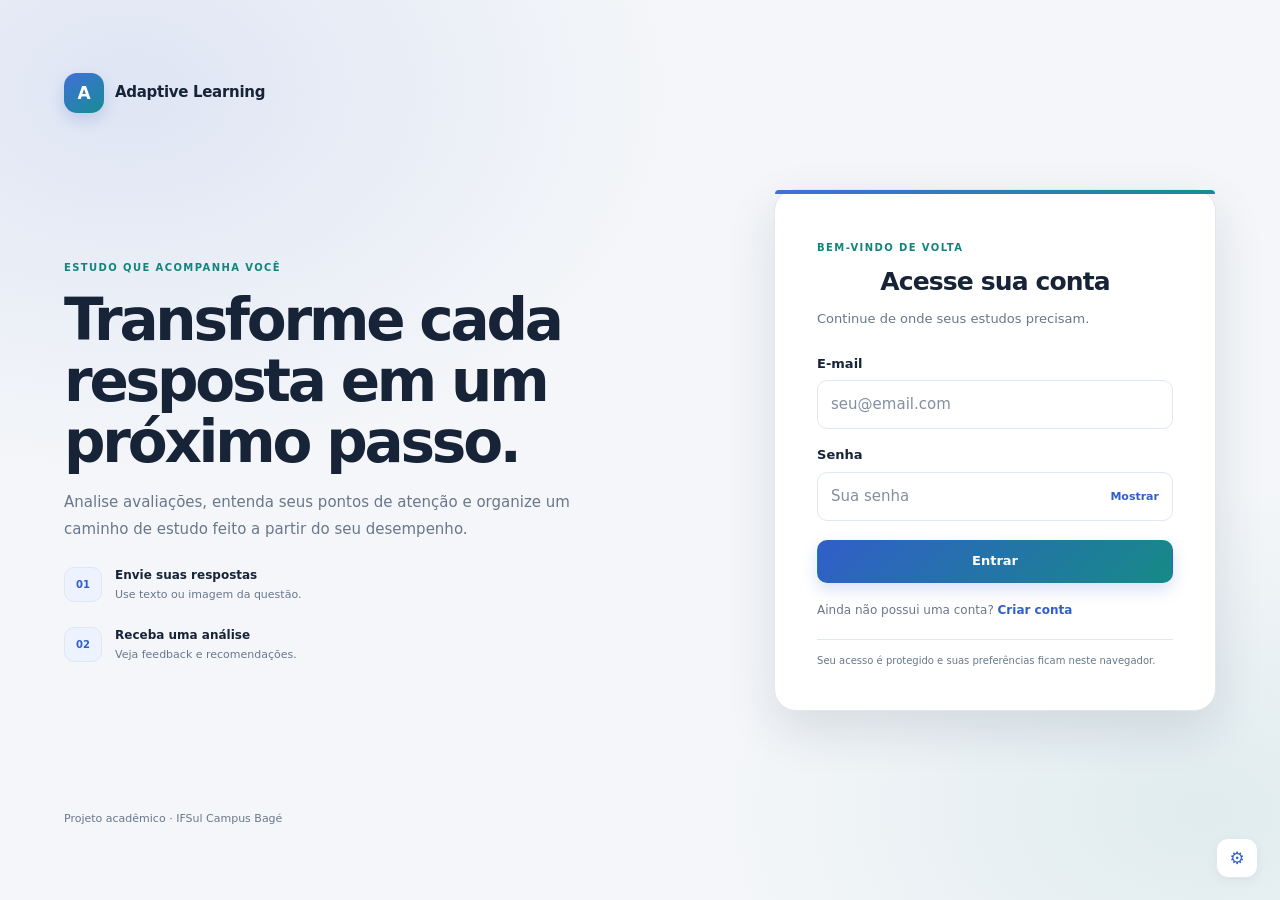
==== commit 869d0b78: "Final commit probably" ====
--- a/frontend/dashboard.html
+++ b/frontend/dashboard.html
@@ -4,6 +4,7 @@
 <head>
     <meta charset="UTF-8">
     <meta name="viewport" content="width=device-width, initial-scale=1.0">
+    <meta http-equiv="Content-Security-Policy" content="default-src 'self'; base-uri 'self'; object-src 'none'; form-action 'self'; script-src 'self' https://vlibras.gov.br; style-src 'self' 'unsafe-inline' https://vlibras.gov.br; img-src 'self' data: blob: https://vlibras.gov.br; font-src 'self' data: https://vlibras.gov.br; connect-src 'self' http://127.0.0.1:8000 http://localhost:8000 https://vlibras.gov.br; frame-src https://vlibras.gov.br">
     <script src="js/theme-init.js"></script>
 
     <title>Painel | Adaptive Learning</title>
@@ -37,10 +38,10 @@
         </label>
 
 
-        <div class="topbar-user">
+        <button class="topbar-user" id="open-account-button" type="button" aria-label="Abrir meu perfil">
             <span class="user-avatar" id="user-avatar" aria-hidden="true">AL</span>
-            <span class="user-topbar-copy"><strong id="user-name-short"></strong><small id="user-role-label">Conta</small></span>
-        </div>
+            <span class="user-topbar-copy"><strong id="user-name-short" data-no-translate></strong><small id="user-role-label">Conta</small></span>
+        </button>
 
     </header>
 
@@ -113,6 +114,10 @@
             </button>
 
             <span class="nav-group-label nav-group-label-secondary">PREFERÊNCIAS</span>
+            <button class="menu-item" id="open-account-menu" data-section="account" type="button">
+                <span aria-hidden="true"><svg viewBox="0 0 24 24"><circle cx="12" cy="8" r="4"/><path d="M4 21a8 8 0 0 1 16 0"/></svg></span>
+                <span>Minha conta</span>
+            </button>
             <button class="menu-item" data-section="settings" type="button">
                 <span aria-hidden="true"><svg viewBox="0 0 24 24"><circle cx="12" cy="12" r="3"/><path d="m19.4 15 .1.1 1.2 1-1.2 2.1-1.5-.5a8 8 0 0 1-1.5.9l-.3 1.6h-2.4l-.3-1.6a8 8 0 0 1-1.5-.9l-1.5.5-1.2-2.1 1.2-1a7 7 0 0 1 0-1.8l-1.2-1 1.2-2.1 1.5.5a8 8 0 0 1 1.5-.9l.3-1.6h2.4l.3 1.6a8 8 0 0 1 1.5.9l1.5-.5 1.2 2.1-1.2 1a7 7 0 0 1 0 1.8z"/></svg></span>
                 <span>Configurações</span>
@@ -156,7 +161,7 @@
                 </p>
 
                 <h1>
-                    Olá, <span id="user-name"></span> 👋
+                    Olá, <span id="user-name" data-no-translate></span> 👋
                 </h1>
 
                 <p id="welcome-text" class="welcome-text">
@@ -168,6 +173,20 @@
 
 
             <div class="dashboard-grid">
+
+                <section id="home-admin-overview" class="admin-overview-card" style="display:none" aria-labelledby="admin-overview-title">
+                    <div class="admin-overview-heading">
+                        <div><p class="eyebrow">ÁREA ADMINISTRATIVA</p><h2 id="admin-overview-title">Visão geral do sistema</h2><p>Indicadores da plataforma e gestão de contas.</p></div>
+                        <button class="primary-button" id="open-admin-users-button" type="button">Gerenciar contas</button>
+                    </div>
+                    <div class="admin-metrics" aria-live="polite">
+                        <article><span>Contas</span><strong id="admin-metric-users">—</strong></article>
+                        <article><span>Estudantes</span><strong id="admin-metric-students">—</strong></article>
+                        <article><span>Professores</span><strong id="admin-metric-teachers">—</strong></article>
+                        <article><span>Avaliações publicadas</span><strong id="admin-metric-assessments">—</strong></article>
+                    </div>
+                    <p class="admin-overview-note" id="admin-overview-note">Carregando indicadores…</p>
+                </section>
 
 
                 <!-- Card principal -->
@@ -253,7 +272,7 @@
                         Conteúdos que atualmente precisam de mais atenção.
                     </p>
 
-                    <div id="home-priorities">
+                    <div id="home-priorities" data-no-translate>
 
                         <div class="empty-state">
 
@@ -379,11 +398,17 @@
 
                     <section class="settings-card" aria-labelledby="language-title">
                         <div class="settings-card-heading"><span class="settings-icon" aria-hidden="true">文</span><div><h2 id="language-title">Idioma</h2><p>Idioma atual da interface.</p></div></div>
-                        <div class="settings-control-row"><div><label for="language-setting">Idioma</label><small>Outros idiomas serão disponibilizados quando toda a interface estiver traduzida.</small></div><select id="language-setting" disabled><option>Português (Brasil)</option></select></div>
+                        <div class="settings-control-row"><div><label for="language-setting">Idioma</label><small>Altera os textos da interface; enunciados e respostas permanecem no idioma original.</small></div><select id="language-setting"><option value="pt-BR">Português (Brasil)</option><option value="en">English</option></select></div>
                     </section>
 
+                    <section class="settings-card" aria-labelledby="comfort-title">
+                        <div class="settings-card-heading"><span class="settings-icon" aria-hidden="true">Aa</span><div><h2 id="comfort-title">Conforto de leitura</h2><p>Reduza distrações e destaque os controles da página.</p></div></div>
+                        <div class="settings-control-row"><div><label for="reading-mode-setting">Modo de leitura</label><small>Amplia o espaçamento e limita a largura dos textos longos.</small></div><label class="switch"><input id="reading-mode-setting" type="checkbox"><span class="switch-track" aria-hidden="true"></span><span class="sr-only">Ativar modo de leitura</span></label></div>
+                        <div class="settings-control-row"><div><label for="link-highlight-setting">Destacar links</label><small>Aplica sublinhado permanente aos links.</small></div><label class="switch"><input id="link-highlight-setting" type="checkbox"><span class="switch-track" aria-hidden="true"></span><span class="sr-only">Destacar links</span></label></div>
+                    </section>
+
                     <section class="settings-card settings-reset-card" aria-labelledby="reset-settings-title">
-                        <div><h2 id="reset-settings-title">Restaurar preferências</h2><p>Volta ao tema automático, tamanho padrão e acessibilidade desativada.</p></div>
+                        <div><h2 id="reset-settings-title">Restaurar preferências</h2><p>Volta ao tema automático e aos ajustes padrão de leitura e acessibilidade.</p></div>
                         <button id="reset-settings-button" class="secondary-button" type="button">Restaurar padrão</button>
                     </section>
                     <p id="settings-status" class="settings-status" role="status" aria-live="polite"></p>
@@ -392,7 +417,7 @@
                 <aside class="settings-side-column">
                     <section class="settings-card account-settings-card" aria-labelledby="account-settings-title">
                         <p class="eyebrow">SUA CONTA</p><h2 id="account-settings-title">Dados do perfil</h2>
-                        <dl class="account-details"><div><dt>Nome</dt><dd id="settings-account-name">Carregando…</dd></div><div><dt>E-mail</dt><dd id="settings-account-email">—</dd></div><div><dt>Perfil</dt><dd id="settings-account-role">—</dd></div></dl>
+                        <dl class="account-details"><div><dt>Nome</dt><dd id="settings-account-name" data-no-translate>Carregando…</dd></div><div><dt>E-mail</dt><dd id="settings-account-email" data-no-translate>—</dd></div><div><dt>Perfil</dt><dd id="settings-account-role">—</dd></div></dl>
                     </section>
                     <section class="settings-card shortcuts-card" aria-labelledby="shortcuts-title">
                         <p class="eyebrow">ATALHOS</p><h2 id="shortcuts-title">Navegue mais rápido</h2>
@@ -480,7 +505,7 @@
             </div>
 
 
-            <div id="history-container" class="dashboard-card">
+            <div id="history-container" class="dashboard-card" data-no-translate>
                 <div class="history-loading" role="status">
                     <span class="loading-spinner" aria-hidden="true"></span>
                     <div><strong>Carregando histórico</strong><span>Buscando suas tentativas recentes.</span></div>
@@ -504,7 +529,7 @@
                 </p>
 
                 <h1>
-                    Meu perfil
+                    Meu desempenho
                 </h1>
 
                 <p>
@@ -586,7 +611,7 @@
                 </div>
 
 
-                <div id="topic-performance-container">
+                <div id="topic-performance-container" data-no-translate>
 
                     <div class="empty-state">
                         <strong>
@@ -624,18 +649,16 @@
             </div>
 
 
-            <div id="study-plan-container" class="dashboard-card">
-
-                <div class="empty-state">
-
-                    <strong>
-                        Carregando plano...
-                    </strong>
-
-                    <span>
-                        O sistema está analisando seu histórico.
-                    </span>
-
+            <div id="study-plan-container" class="dashboard-card study-plan-panel" aria-live="polite">
+
+                <div class="study-plan-start">
+                    <div class="study-plan-start-icon" aria-hidden="true">✦</div>
+                    <div>
+                        <p class="eyebrow">PRONTO QUANDO VOCÊ ESTIVER</p>
+                        <h2>Monte seu plano personalizado</h2>
+                        <p>A análise usa seu histórico completo de respostas. Ela só é iniciada quando você escolher gerar o plano.</p>
+                    </div>
+                    <button class="primary-button study-plan-generate-button" data-study-plan-action="generate" type="button">Gerar plano de estudos</button>
                 </div>
 
             </div>
@@ -747,7 +770,7 @@
                 </h1>
 
                 <p>
-                    Gerencie as contas e promova estudantes para professor quando necessário.
+                    Gerencie contas e permissões. Professores podem criar avaliações e acompanhar respostas.
                 </p>
 
             </div>
@@ -765,9 +788,34 @@
 
     </main>
 
+    <dialog id="account-dialog" class="account-dialog" aria-labelledby="account-dialog-title">
+        <div class="account-dialog-header"><div><p class="eyebrow">PERFIL E SEGURANÇA</p><h2 id="account-dialog-title">Minha conta</h2></div><button id="close-account-dialog" class="accessibility-close" type="button" aria-label="Fechar perfil">×</button></div>
+        <div class="account-dialog-body">
+            <form id="account-profile-form" class="account-form">
+                <h3>Dados pessoais</h3>
+                <label for="account-name-input">Nome</label><input id="account-name-input" name="name" type="text" maxlength="150" required>
+                <label for="account-email-input">E-mail</label><input id="account-email-input" type="email" disabled>
+                <p class="field-help">O e-mail é usado para entrar e não pode ser alterado nesta tela.</p>
+                <button class="primary-button" type="submit">Salvar nome</button>
+                <p id="profile-status" class="form-status" role="status" aria-live="polite"></p>
+            </form>
+            <form id="account-password-form" class="account-form">
+                <h3>Alterar senha</h3>
+                <label for="current-password-input">Senha atual</label><input id="current-password-input" type="password" autocomplete="current-password" required>
+                <label for="new-password-input">Nova senha</label><input id="new-password-input" type="password" minlength="12" maxlength="128" autocomplete="new-password" required>
+                <small>Use pelo menos 12 caracteres.</small>
+                <label for="confirm-password-input">Confirmar nova senha</label><input id="confirm-password-input" type="password" minlength="12" maxlength="128" autocomplete="new-password" required>
+                <button class="primary-button" type="submit">Atualizar senha</button>
+                <p id="password-status" class="form-status" role="status" aria-live="polite"></p>
+            </form>
+        </div>
+    </dialog>
+
 
     <script defer src="https://vlibras.gov.br/app/vlibras-plugin.js"></script>
+    <script src="js/config.js"></script>
     <script src="js/ui.js"></script>
+    <script src="js/i18n.js"></script>
     <script src="js/dashboard.js"></script>
 
 </body>
--- a/frontend/css/product.css
+++ b/frontend/css/product.css
@@ -113,6 +113,8 @@
 .nav-search-wrap input::placeholder, .sidebar-search input::placeholder { color: var(--muted); }
 kbd { background: var(--surface); border: 1px solid var(--border); border-radius: 6px; box-shadow: 0 1px 0 var(--border); color: var(--muted-strong); font: 600 10px/1.4 ui-monospace, SFMono-Regular, Menlo, monospace; padding: 3px 6px; white-space: nowrap; }
 .topbar-user { align-items: center; color: var(--text); display: flex; gap: 10px; margin: 0; }
+.topbar-user { background: transparent; border: 0; border-radius: 12px; cursor: pointer; font: inherit; padding: 5px 8px; text-align: left; }
+.topbar-user:hover, .topbar-user:focus-visible { background: var(--surface-soft); outline-color: var(--brand); }
 .user-avatar { align-items: center; background: var(--brand-soft); border: 1px solid color-mix(in srgb, var(--brand) 22%, var(--border)); border-radius: 50%; color: var(--brand); display: flex; font-size: 12px; font-weight: 800; height: 38px; justify-content: center; width: 38px; }
 .user-topbar-copy { display: grid; line-height: 1.3; }
 .user-topbar-copy strong { color: var(--text); font-size: 12px; max-width: 160px; overflow: hidden; text-overflow: ellipsis; white-space: nowrap; }
@@ -189,8 +191,8 @@
 .dashboard-card p, .info-card p, .recommendations-card p { color: var(--muted); line-height: 1.65; }
 .highlight-card { background: linear-gradient(135deg, var(--surface), var(--brand-soft)); border-color: color-mix(in srgb, var(--brand) 25%, var(--border)); grid-column: span 2; }
 .card-icon { align-items: center; background: var(--brand-soft); border: 1px solid color-mix(in srgb, var(--brand) 20%, var(--border)); border-radius: 14px; color: var(--brand); display: flex; font-size: 20px; height: 48px; justify-content: center; margin-bottom: 15px; width: 48px; }
-.primary-button, .auth-card form button { background: linear-gradient(135deg, #315ec9, #168a87); border: 1px solid transparent; border-radius: 10px; box-shadow: 0 7px 16px rgba(49, 94, 201, .18); color: #fff; cursor: pointer; font-size: 13px; font-weight: 730; min-height: 43px; padding: 10px 16px; transition: filter .16s ease, transform .16s ease, box-shadow .16s ease; }
-.primary-button:hover, .auth-card form button:hover { box-shadow: 0 10px 22px rgba(49,94,201,.24); filter: saturate(1.1); transform: translateY(-1px); }
+.primary-button, .auth-card form button:not(.password-visibility-toggle) { background: linear-gradient(135deg, #315ec9, #168a87); border: 1px solid transparent; border-radius: 10px; box-shadow: 0 7px 16px rgba(49, 94, 201, .18); color: #fff; cursor: pointer; font-size: 13px; font-weight: 730; min-height: 43px; padding: 10px 16px; transition: filter .16s ease, transform .16s ease, box-shadow .16s ease; }
+.primary-button:hover, .auth-card form button:not(.password-visibility-toggle):hover { box-shadow: 0 10px 22px rgba(49,94,201,.24); filter: saturate(1.1); transform: translateY(-1px); }
 .primary-button:disabled, .secondary-button:disabled, button:disabled { cursor: not-allowed; opacity: .58; transform: none; }
 .secondary-button { background: var(--surface); border: 1px solid var(--border); border-radius: 10px; color: var(--text); cursor: pointer; font-size: 13px; font-weight: 660; min-height: 41px; padding: 9px 14px; transition: background .16s ease, border-color .16s ease, color .16s ease; }
 .secondary-button:hover { background: var(--surface-soft); border-color: var(--brand); color: var(--brand); }
@@ -216,6 +218,43 @@
 .home-performance-item span, .home-priority-row span, .study-plan-meta { color: var(--muted); }
 .home-priority-row, .study-plan-block, .study-plan-item, .assessment-question-text { background: var(--surface-soft); border-color: var(--border); color: var(--text); }
 .study-plan-item { border-radius: 10px; }
+.study-plan-panel { padding: clamp(20px, 3vw, 31px); }
+.study-plan-start { align-items: center; display: grid; gap: 18px; grid-template-columns: auto minmax(0, 1fr) auto; }
+.study-plan-start-icon { align-items: center; background: var(--brand-soft); border: 1px solid color-mix(in srgb, var(--brand) 26%, var(--border)); border-radius: 15px; color: var(--brand); display: flex; flex: 0 0 auto; font-size: 21px; font-weight: 850; height: 51px; justify-content: center; width: 51px; }
+.study-plan-start .eyebrow, .study-plan-result .eyebrow { margin: 0 0 5px; }
+.study-plan-start h2, .study-plan-result h2 { color: var(--text); font-size: clamp(19px, 2.2vw, 25px); letter-spacing: -.035em; margin: 0; }
+.study-plan-start p:not(.eyebrow), .study-plan-result-header > div > p:not(.eyebrow) { color: var(--muted-strong); font-size: 13px; line-height: 1.65; margin: 5px 0 0; max-width: 620px; }
+.study-plan-start-error .study-plan-start-icon { background: var(--danger-soft); border-color: color-mix(in srgb, var(--danger) 30%, var(--border)); color: var(--danger); }
+.study-plan-generate-button { margin: 0; white-space: nowrap; }
+.study-plan-loading, .study-plan-success-empty { align-items: center; background: var(--surface-soft); border: 1px solid var(--border); border-radius: 14px; display: flex; gap: 13px; min-height: 96px; padding: 19px; }
+.study-plan-loading > div { display: grid; gap: 3px; }
+.study-plan-loading strong, .study-plan-success-empty strong { color: var(--text); font-size: 14px; }
+.study-plan-loading span:not(.loading-spinner), .study-plan-success-empty p { color: var(--muted-strong); font-size: 12px; line-height: 1.55; margin: 0; }
+.study-plan-success-empty > span { align-items: center; background: var(--success-soft); border-radius: 50%; color: var(--success); display: inline-flex; flex: 0 0 auto; font-weight: 850; height: 34px; justify-content: center; width: 34px; }
+.study-plan-success-empty > div { display: grid; gap: 4px; }
+.study-plan-success-empty .secondary-button { margin-left: auto; white-space: nowrap; }
+.study-plan-result { display: grid; gap: 18px; }
+.study-plan-result-header { align-items: center; background: linear-gradient(135deg, color-mix(in srgb, var(--brand-soft) 74%, var(--surface)), var(--surface)); border: 1px solid var(--border); border-radius: 15px; display: flex; gap: 18px; justify-content: space-between; padding: clamp(17px, 2.5vw, 24px); }
+.study-plan-summary { background: var(--surface); border: 1px solid var(--border); border-radius: 12px; display: grid; flex: 0 0 auto; gap: 2px; min-width: 105px; padding: 12px; text-align: center; }
+.study-plan-summary strong { color: var(--brand); font-size: 21px; letter-spacing: -.04em; }
+.study-plan-summary span { color: var(--muted-strong); font-size: 10px; font-weight: 700; }
+.study-plan-list { display: grid; gap: 12px; }
+.study-plan-result .study-plan-item { background: var(--surface); border: 1px solid var(--border); border-radius: 14px; color: var(--text); padding: clamp(17px, 2.4vw, 23px); }
+.study-plan-item-header { align-items: center; display: grid; gap: 11px; grid-template-columns: auto minmax(0, 1fr) auto; }
+.study-plan-order { align-items: center; background: var(--brand-soft); border-radius: 9px; color: var(--brand); display: flex; font-size: 11px; font-weight: 850; height: 34px; justify-content: center; letter-spacing: .04em; width: 34px; }
+.study-plan-label { color: var(--muted); font-size: 9px; font-weight: 800; letter-spacing: .11em; margin: 0 0 3px; }
+.study-plan-result .study-plan-item h3 { color: var(--text); font-size: 16px; letter-spacing: -.02em; margin: 0; }
+.study-plan-badges { display: flex; flex-wrap: wrap; gap: 6px; justify-content: flex-end; }
+.study-plan-badges span { background: var(--teal-soft); border-radius: 999px; color: var(--teal); font-size: 10px; font-weight: 750; padding: 5px 8px; white-space: nowrap; }
+.study-plan-reason, .study-plan-goal { border-top: 1px solid var(--border); display: grid; gap: 3px; margin-top: 15px; padding-top: 13px; }
+.study-plan-reason strong, .study-plan-goal strong { color: var(--text); font-size: 11px; }
+.study-plan-reason p, .study-plan-goal p { color: var(--muted-strong); font-size: 12px; line-height: 1.62; margin: 0; }
+.study-plan-actions-grid { display: grid; gap: 10px; grid-template-columns: repeat(2, minmax(0, 1fr)); margin-top: 14px; }
+.study-plan-actions-grid section { background: var(--surface-soft); border-radius: 10px; padding: 12px; }
+.study-plan-actions-grid h4 { color: var(--text); font-size: 11px; margin: 0 0 7px; }
+.study-plan-actions-grid ul { color: var(--muted-strong); display: grid; font-size: 12px; gap: 5px; line-height: 1.5; margin: 0; padding-left: 17px; }
+.study-plan-footer { align-items: center; border-top: 1px solid var(--border); color: var(--muted-strong); display: flex; font-size: 11px; gap: 16px; justify-content: space-between; padding-top: 15px; }
+.study-plan-footer .secondary-button { margin: 0; white-space: nowrap; }
 .technology-list span { background: var(--brand-soft); border: 1px solid var(--border); border-radius: 999px; color: var(--brand); font-weight: 650; }
 .project-author { color: var(--muted); }
 .section-title { color: var(--text); }
@@ -342,9 +381,47 @@
 .history-container, #history-container, #topic-performance-container, #admin-users-container { color: var(--text); }
 .user-row, .history-row, .topic-performance-row { border-color: var(--border); }
 .user-row, .history-row { background: var(--surface); border-radius: 12px; }
+.user-row[hidden] { display: none !important; }
 .user-info strong, .history-main strong, .topic-performance-header strong { color: var(--text); }
 .user-info span, .history-main span, .topic-performance-header span { color: var(--muted); }
 .role-select { min-height: 38px; padding: 6px 9px; }
+
+/* Admin overview and account profile */
+.admin-overview-card { background: var(--surface); border: 1px solid var(--border); border-radius: var(--radius); box-shadow: var(--shadow-sm); grid-column: 1 / -1; padding: clamp(21px, 3vw, 30px); }
+.admin-overview-heading { align-items: center; display: flex; gap: 20px; justify-content: space-between; }
+.admin-overview-heading h2 { color: var(--text); font-size: clamp(19px, 2vw, 24px); letter-spacing: -.035em; margin: 0 0 5px; }
+.admin-overview-heading p:not(.eyebrow) { color: var(--muted); font-size: 12px; margin: 0; }
+.admin-metrics { display: grid; gap: 10px; grid-template-columns: repeat(4, minmax(0, 1fr)); margin-top: 22px; }
+.admin-metrics article { background: var(--surface-soft); border: 1px solid var(--border); border-radius: 12px; display: grid; gap: 6px; min-width: 0; padding: 14px; }
+.admin-metrics article span { color: var(--muted); font-size: 11px; }
+.admin-metrics article strong { color: var(--text); font-size: 26px; letter-spacing: -.04em; }
+.admin-overview-note { color: var(--muted); font-size: 11px; margin: 13px 0 0; }
+.admin-users-toolbar { align-items: center; display: grid; gap: 10px; grid-template-columns: minmax(150px, 1fr) minmax(180px, 1.5fr) minmax(150px, .9fr) auto; margin-bottom: 15px; }
+.admin-users-toolbar > div { display: grid; gap: 3px; }
+.admin-users-toolbar strong { color: var(--text); font-size: 13px; }
+.admin-users-toolbar small { color: var(--muted); font-size: 10px; }
+.admin-users-toolbar input, .admin-users-toolbar select { background: var(--surface); border: 1px solid var(--border); border-radius: 9px; color: var(--text); font: inherit; min-height: 40px; min-width: 0; padding: 8px 11px; }
+.account-dialog { background: var(--surface); border: 1px solid var(--border); border-radius: 20px; box-shadow: var(--shadow-lg); color: var(--text); max-height: min(90vh, 900px); max-width: min(820px, calc(100vw - 28px)); padding: 24px; width: 100%; }
+.account-dialog::backdrop { backdrop-filter: blur(3px); background: rgba(7, 17, 32, .58); }
+.account-dialog-header { align-items: flex-start; border-bottom: 1px solid var(--border); display: flex; justify-content: space-between; margin-bottom: 17px; padding-bottom: 14px; }
+.account-dialog-header .eyebrow { margin: 0 0 4px; }
+.account-dialog-header h2 { color: var(--text); font-size: 22px; margin: 0; }
+.account-dialog-body { display: grid; gap: 13px; grid-template-columns: minmax(0, .85fr) minmax(0, 1fr); max-height: calc(90vh - 100px); overflow: auto; }
+.account-form { background: var(--surface-soft); border: 1px solid var(--border); border-radius: 14px; min-width: 0; padding: 17px; }
+.text-button { background: transparent; border: 0; color: var(--brand); cursor: pointer; font: inherit; font-size: 11px; font-weight: 700; padding: 8px; }
+.account-form { display: grid; gap: 8px; }
+.account-form h3 { color: var(--text); font-size: 14px; margin: 0 0 3px; }
+.account-form label { color: var(--muted-strong); font-size: 11px; font-weight: 700; margin-top: 3px; }
+.account-form input { background: var(--surface); border: 1px solid var(--border); border-radius: 9px; color: var(--text); font: inherit; min-height: 39px; padding: 8px 10px; width: 100%; }
+.account-form input:focus { border-color: var(--brand); box-shadow: 0 0 0 3px color-mix(in srgb, var(--brand) 17%, transparent); outline: 0; }
+.account-form input:disabled { opacity: .7; }
+.account-form small, .field-help { color: var(--muted); font-size: 10px; line-height: 1.5; margin: 0; }
+.account-form button { justify-self: start; margin-top: 4px; }
+.form-status { color: var(--muted); font-size: 11px; margin: 0; min-height: 1em; overflow-wrap: anywhere; }
+:root[data-reading-mode="on"] body:has(#sidebar) .main-content { letter-spacing: .01em; }
+:root[data-reading-mode="on"] body:has(#sidebar) .content-section p,
+:root[data-reading-mode="on"] body:has(#sidebar) .content-section li { line-height: 1.9; max-width: 78ch; }
+:root[data-link-highlight="highlight"] a { text-decoration: underline !important; text-underline-offset: .18em; }
 .user-action-button { background: var(--surface); border-color: var(--border); color: var(--text); }
 .delete-button { color: var(--danger); }
 .progress-bar { background: var(--surface-soft); }
@@ -385,14 +462,37 @@
 .auth-card .form-group { margin-bottom: 16px; }
 .auth-card .form-group label { display: block; margin-bottom: 6px; }
 .auth-card .form-group input { min-height: 45px; width: 100%; }
-.auth-card form button { margin-top: 3px; width: 100%; }
+.auth-card form button:not(.password-visibility-toggle) { margin-top: 3px; width: 100%; }
 .auth-link { color: var(--muted); font-size: 12px; margin-top: 18px; text-align: left; }
 .auth-link a { color: var(--brand); font-weight: 750; text-decoration: none; }
 .auth-link a:hover { text-decoration: underline; }
 .auth-privacy { border-top: 1px solid var(--border); color: var(--muted); font-size: 10px; line-height: 1.5; margin: 20px 0 0; padding-top: 13px; }
-.password-input-wrap { position: relative; }
-.password-input-wrap input { padding-right: 75px !important; }
-.password-visibility-toggle { background: transparent; border: 0; border-radius: 7px; color: var(--brand); cursor: pointer; font-size: 11px; font-weight: 750; padding: 6px; position: absolute; right: 7px; top: 50%; transform: translateY(-50%); }
+.auth-card form .password-input-wrap { display: block; position: relative; width: 100%; }
+.auth-card form .password-input-wrap > input { display: block; padding-right: 78px !important; width: 100%; }
+/* Must override the broad legacy rule for form buttons used by the submit action. */
+.auth-card form .password-input-wrap > .password-visibility-toggle {
+    align-items: center;
+    background: transparent !important;
+    border: 0 !important;
+    box-shadow: none !important;
+    color: var(--brand) !important;
+    cursor: pointer;
+    display: inline-flex;
+    font-size: 11px;
+    font-weight: 750;
+    height: 32px !important;
+    justify-content: center;
+    margin: 0 !important;
+    min-height: 32px !important;
+    padding: 6px 8px !important;
+    position: absolute;
+    right: 6px;
+    top: 50%;
+    transform: translateY(-50%) !important;
+    width: auto !important;
+    z-index: 1;
+}
+.auth-card form .password-input-wrap > .password-visibility-toggle:hover { filter: none !important; text-decoration: underline; }
 #login-message, #register-message { color: var(--muted-strong); font-size: 12px; }
 
 /* Quick preferences panel and page controls */
@@ -479,6 +579,35 @@
     .auth-intro { display: none; }
     .auth-card { align-self: center; max-width: 460px; }
     .auth-card h1 { font-size: 23px; }
+    .study-plan-start { align-items: flex-start; grid-template-columns: auto minmax(0, 1fr); }
+    .study-plan-start .study-plan-generate-button { grid-column: 1 / -1; width: 100%; }
+    .study-plan-result-header, .study-plan-success-empty { align-items: flex-start; flex-direction: column; }
+    .study-plan-summary, .study-plan-success-empty .secondary-button { margin-left: 0; }
+    .study-plan-summary { text-align: left; width: 100%; }
+}
+
+@media (max-width: 560px) {
+    .study-plan-item-header { align-items: flex-start; grid-template-columns: auto minmax(0, 1fr); }
+    .study-plan-badges { grid-column: 1 / -1; justify-content: flex-start; }
+    .study-plan-actions-grid { grid-template-columns: 1fr; }
+    .study-plan-footer { align-items: flex-start; flex-direction: column; }
+    .study-plan-footer .secondary-button { width: 100%; }
+}
+
+@media (max-width: 820px) {
+    .admin-metrics { grid-template-columns: repeat(2, minmax(0, 1fr)); }
+    .admin-users-toolbar { grid-template-columns: 1fr 1fr; }
+    .admin-users-toolbar > div { grid-column: 1 / -1; }
+    .admin-overview-heading { align-items: flex-start; flex-direction: column; }
+    .account-dialog-body { grid-template-columns: 1fr; }
+    .topbar-user { display: flex !important; margin-left: 0; padding: 4px; }
+    .user-topbar-copy { display: none; }
+}
+
+@media (max-width: 540px) {
+    .account-dialog { padding: 17px; }
+    .admin-users-toolbar { grid-template-columns: 1fr; }
+    .admin-users-toolbar > div { grid-column: auto; }
 }
 
 @media (max-width: 400px) {
